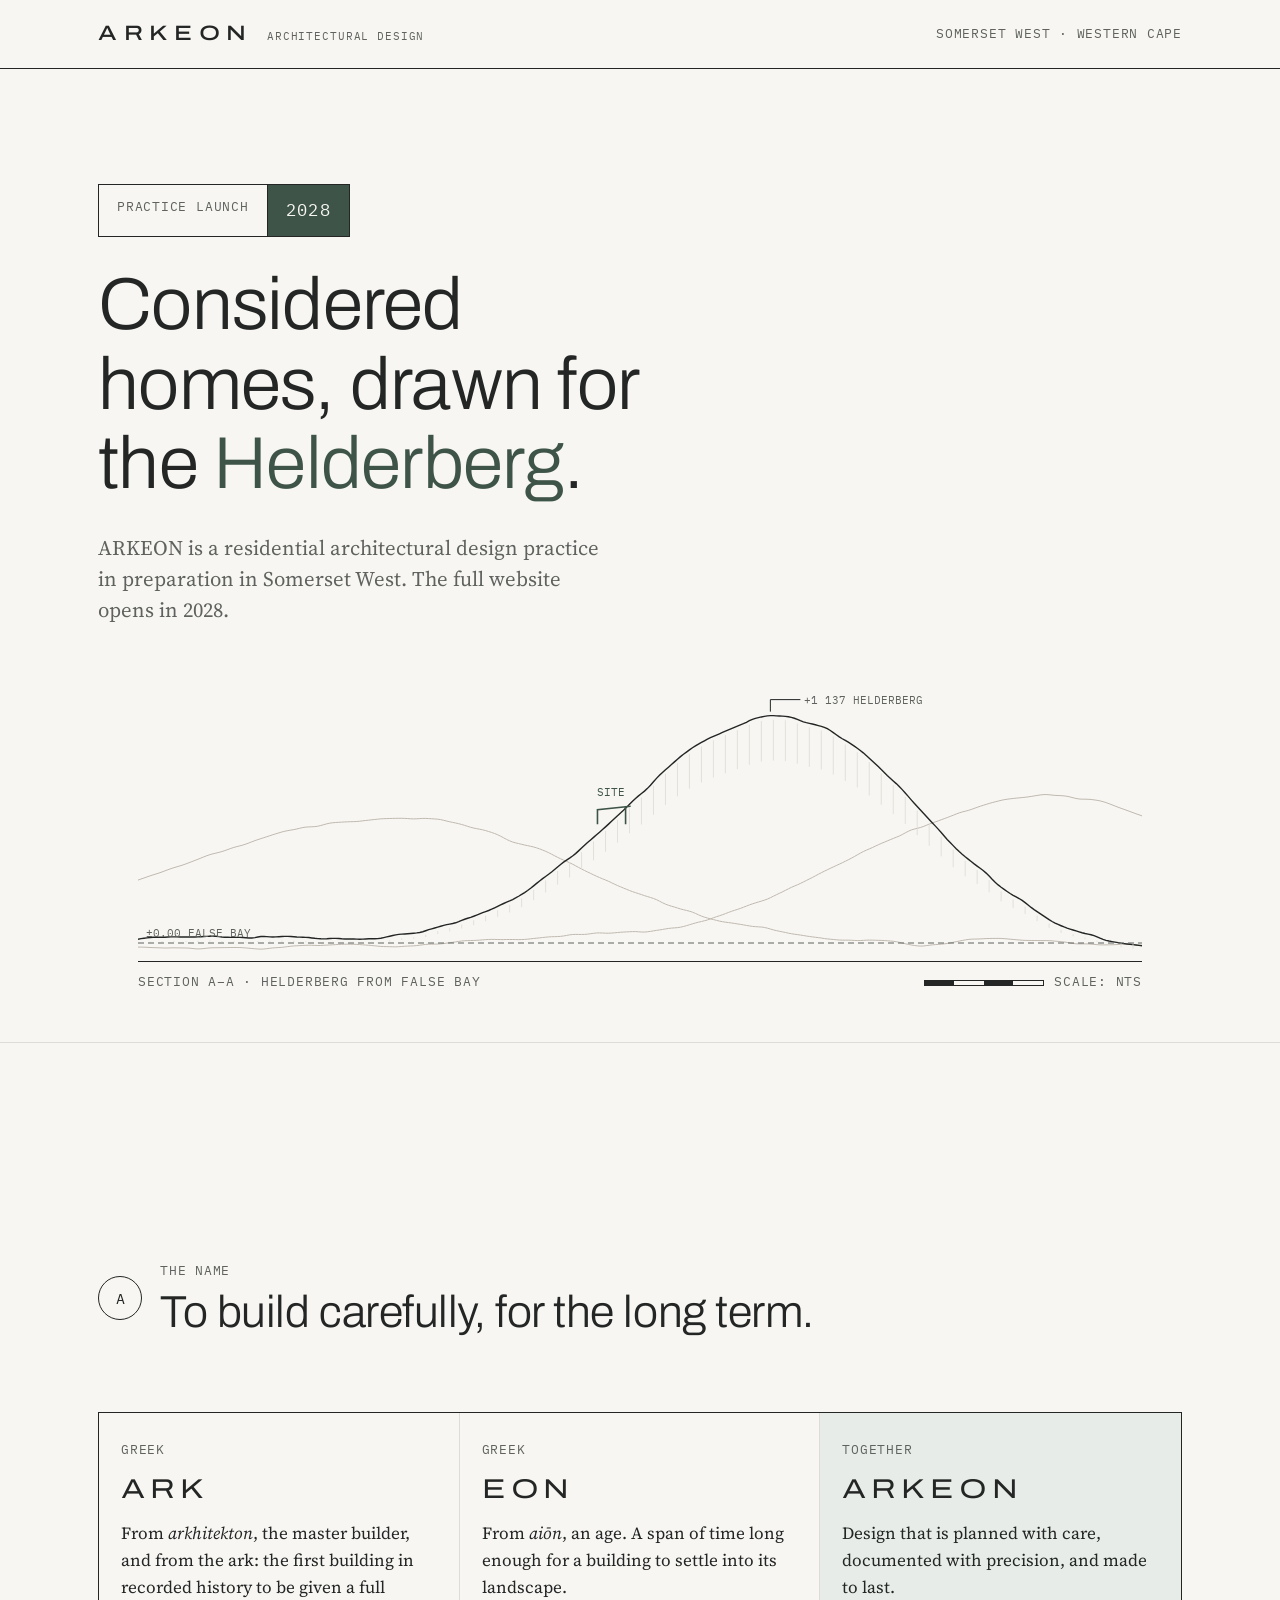
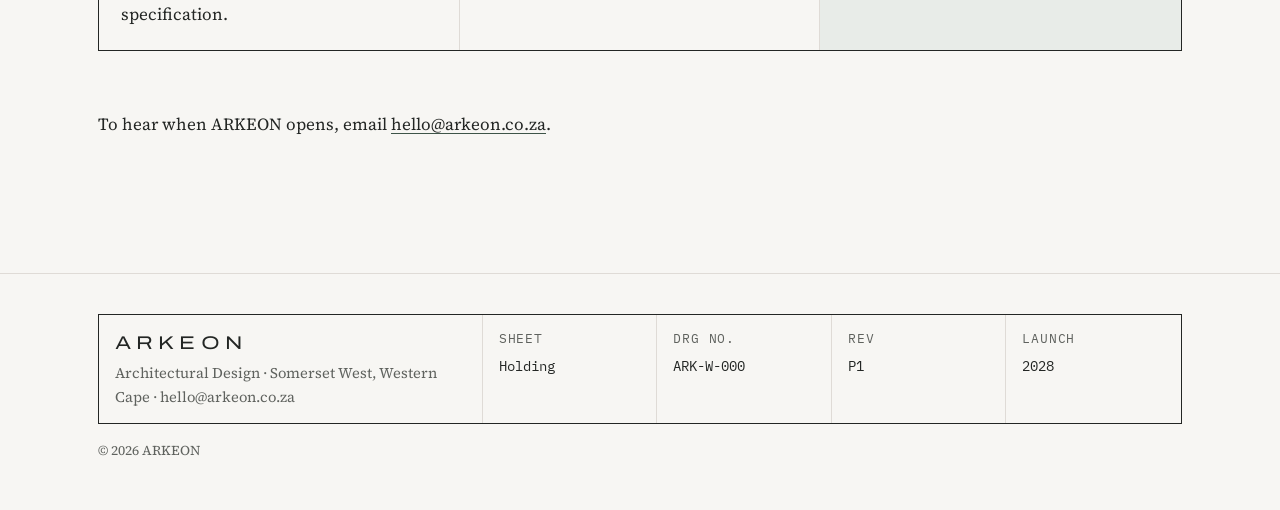
==== index.html @ 875f0c1f "Add ARKEON holding page (launching 2028) Co-Authored-By: Claude Opus 5.5 <noreply@anthropic.com> Cla" ====
<!DOCTYPE html>
<html lang="en-ZA">
<head>
<meta charset="utf-8">
<meta name="viewport" content="width=device-width, initial-scale=1">
<title>ARKEON · Launching 2028</title>
<meta name="description" content="ARKEON Architectural Design, Somerset West, Western Cape. Launching 2028.">
<link rel="preconnect" href="https://fonts.googleapis.com">
<link rel="preconnect" href="https://fonts.gstatic.com" crossorigin>
<link href="https://fonts.googleapis.com/css2?family=Archivo:wdth,wght@100..125,300..600&family=IBM+Plex+Mono:wght@400;500&family=Source+Serif+4:opsz,wght@8..60,400;8..60,500&display=swap" rel="stylesheet">
<link rel="stylesheet" href="style.css">
</head>
<body>

<header class="site-header">
  <div class="wrap">
    <span class="wordmark">ARKEON <small>Architectural Design</small></span>
    <span class="label">Somerset West · Western Cape</span>
  </div>
</header>

<main class="holding-main">
  <section class="hero">
    <div class="wrap">
      <div class="launch" aria-label="Launching in 2028">
        <span class="label">Practice launch</span>
        <span>2028</span>
      </div>
      <h1>Considered homes, drawn for the <em>Helderberg</em>.</h1>
      <p class="lede">ARKEON is a residential architectural design practice in preparation in Somerset West. The full website opens in 2028.</p>
      <figure class="drawing" aria-label="Line drawing: section through the Helderberg from False Bay, with a small house on the lower slope">
        <canvas id="section-drawing"></canvas>
        <figcaption class="caption">
          <span class="label">Section A–A · Helderberg from False Bay</span>
          <span class="label scalebar"><span class="bar" aria-hidden="true"></span> Scale: NTS</span>
        </figcaption>
      </figure>
    </div>
  </section>

  <section class="section" aria-labelledby="name-h">
    <div class="wrap">
      <div class="section-head">
        <span class="bubble" aria-hidden="true">A</span>
        <span class="label">The name</span>
        <h2 id="name-h">To build carefully, for the long term.</h2>
      </div>
      <div class="etymology">
        <div>
          <span class="label">Greek</span>
          <p class="word">ARK</p>
          <p>From <i>arkhitekton</i>, the master builder, and from the ark: the first building in recorded history to be given a full specification.</p>
        </div>
        <div>
          <span class="label">Greek</span>
          <p class="word">EON</p>
          <p>From <i>aiōn</i>, an age. A span of time long enough for a building to settle into its landscape.</p>
        </div>
        <div>
          <span class="label">Together</span>
          <p class="word">ARKEON</p>
          <p>Design that is planned with care, documented with precision, and made to last.</p>
        </div>
      </div>
      <p style="margin-top:32px">To hear when ARKEON opens, email <a href="mailto:hello@arkeon.co.za">hello@arkeon.co.za</a>.</p>
    </div>
  </section>
</main>

<footer class="site-footer">
  <div class="wrap">
    <div class="titleblock">
      <div>
        <span class="brand">ARKEON</span>
        <p>Architectural Design · Somerset West, Western Cape · hello@arkeon.co.za</p>
      </div>
      <div><span class="label">Sheet</span><span class="val">Holding</span></div>
      <div><span class="label">Drg no.</span><span class="val">ARK-W-000</span></div>
      <div><span class="label">Rev</span><span class="val">P1</span></div>
      <div><span class="label">Launch</span><span class="val">2028</span></div>
    </div>
    <div class="footer-meta">
      <p>© <span data-year>2026</span> ARKEON</p>
    </div>
  </div>
</footer>

<script src="site.js"></script>
</body>
</html>
---- style.css ----
/* ARKEON Architectural Design
   Layout idea: every page is a drawing sheet. A title-block header, lettered
   gridline references for sections, schedules for lists, and a title-block
   footer. Landscape linework (Helderberg section) is the one bold gesture. */

:root {
  --paper: #f7f6f3;
  --sheet: #fbfaf8;
  --ink: #232624;
  --graphite: #5f625e;
  --line: #dfdbd6;
  --stone: #bfb8ae;
  --sage: #8a9b8e;
  --green: #3e5448;
  --sage-soft: #e8ece8;
  --on-green: #f7f6f3;
  --band-bg: #3e5448;
  --band-fg: #f7f6f3;
  --band-muted: #c9d3cc;

  --display: "Archivo", "Helvetica Neue", Arial, sans-serif;
  --body: "Source Serif 4", Georgia, "Times New Roman", serif;
  --mono: "IBM Plex Mono", ui-monospace, "SFMono-Regular", Menlo, monospace;

  --step--1: 0.8125rem;
  --step-0: 1.0625rem;
  --step-1: 1.3rem;
  --step-2: 1.7rem;
  --step-3: clamp(2rem, 4.2vw, 2.8rem);
  --step-4: clamp(2.4rem, 6.4vw, 4.6rem);

  --gutter: clamp(16px, 4vw, 48px);
  --max: 1180px;
  color-scheme: light;
}

@media (prefers-color-scheme: dark) {
  :root:not([data-theme="light"]) {
    --paper: #171a18;
    --sheet: #1d211f;
    --ink: #ebe8e2;
    --graphite: #a9aca6;
    --line: #353a37;
    --stone: #5c5852;
    --sage: #8a9b8e;
    --green: #a3b7a8;
    --sage-soft: #222925;
    --on-green: #171a18;
    --band-bg: #26332c;
    --band-fg: #ebe8e2;
    --band-muted: #a3b7a8;
    color-scheme: dark;
  }
}
:root[data-theme="dark"] {
  --paper: #171a18;
  --sheet: #1d211f;
  --ink: #ebe8e2;
  --graphite: #a9aca6;
  --line: #353a37;
  --stone: #5c5852;
  --sage: #8a9b8e;
  --green: #a3b7a8;
  --sage-soft: #222925;
  --on-green: #171a18;
  --band-bg: #26332c;
  --band-fg: #ebe8e2;
  --band-muted: #a3b7a8;
  color-scheme: dark;
}

*,
*::before,
*::after { box-sizing: border-box; }

html { -webkit-text-size-adjust: 100%; }

body {
  margin: 0;
  background: var(--paper);
  color: var(--ink);
  font-family: var(--body);
  font-size: var(--step-0);
  line-height: 1.6;
}

img, svg, canvas { max-width: 100%; display: block; }

a { color: inherit; text-decoration-color: var(--green); text-underline-offset: 3px; }
a:hover { color: var(--green); }
:focus-visible { outline: 2px solid var(--green); outline-offset: 3px; }

h1, h2, h3 {
  font-family: var(--display);
  font-weight: 400;
  line-height: 1.08;
  letter-spacing: -0.01em;
  text-wrap: balance;
  margin: 0;
}

p { margin: 0; max-width: 62ch; }

.wrap {
  width: 100%;
  max-width: var(--max);
  margin: 0 auto;
  padding: 0 var(--gutter);
}

.label {
  font-family: var(--mono);
  font-size: var(--step--1);
  letter-spacing: 0.06em;
  text-transform: uppercase;
  color: var(--graphite);
}

/* ---------- Header / title block ---------- */
.site-header {
  border-bottom: 1px solid var(--ink);
  background: var(--paper);
  position: sticky;
  top: 0;
  z-index: 10;
}
.site-header .wrap {
  display: flex;
  align-items: center;
  justify-content: space-between;
  gap: 24px;
  min-height: 68px;
}
.wordmark {
  font-family: var(--display);
  font-stretch: 125%;
  font-weight: 500;
  font-size: 1.3rem;
  letter-spacing: 0.32em;
  text-decoration: none;
  display: flex;
  align-items: baseline;
  gap: 14px;
}
.wordmark small {
  font-family: var(--mono);
  font-stretch: 100%;
  font-weight: 400;
  font-size: 0.68rem;
  letter-spacing: 0.08em;
  color: var(--graphite);
  text-transform: uppercase;
}
.nav { display: flex; align-items: center; gap: 4px; }
.nav a {
  font-family: var(--mono);
  font-size: var(--step--1);
  text-transform: uppercase;
  letter-spacing: 0.06em;
  text-decoration: none;
  padding: 8px 12px;
  border: 1px solid transparent;
}
.nav a[aria-current="page"] { border-color: var(--ink); }
.nav a.nav-tool {
  background: var(--green);
  color: var(--on-green);
  margin-left: 8px;
}
.nav a.nav-tool:hover { background: var(--ink); color: var(--paper); }
.nav-toggle {
  display: none;
  font-family: var(--mono);
  font-size: var(--step--1);
  text-transform: uppercase;
  letter-spacing: 0.06em;
  background: none;
  color: var(--ink);
  border: 1px solid var(--ink);
  padding: 8px 12px;
  cursor: pointer;
}

@media (max-width: 860px) {
  .wordmark small { display: none; }
  .nav-toggle { display: inline-block; }
  .nav {
    display: none;
    position: absolute;
    left: 0; right: 0; top: 100%;
    flex-direction: column;
    align-items: stretch;
    background: var(--paper);
    border-bottom: 1px solid var(--ink);
    padding: 8px var(--gutter) 16px;
  }
  .nav.open { display: flex; }
  .nav a { padding: 12px 0; border: 0; border-bottom: 1px solid var(--line); }
  .nav a[aria-current="page"] { color: var(--green); border-color: var(--line); }
  .nav a.nav-tool { margin: 12px 0 0; padding: 12px; text-align: center; }
}

/* ---------- Hero ---------- */
.hero { border-bottom: 1px solid var(--line); }
.hero .wrap {
  display: grid;
  grid-template-columns: minmax(0, 1fr);
  gap: 28px;
  padding-top: clamp(40px, 7vw, 88px);
  padding-bottom: 28px;
}
.hero h1 { font-size: var(--step-4); font-weight: 300; max-width: 15ch; }
.hero h1 em { font-style: normal; color: var(--green); }
.hero .lede { font-size: var(--step-1); line-height: 1.5; color: var(--graphite); max-width: 52ch; }
.actions { display: flex; flex-wrap: wrap; gap: 12px; }
.btn {
  display: inline-block;
  font-family: var(--mono);
  font-size: var(--step--1);
  text-transform: uppercase;
  letter-spacing: 0.07em;
  text-decoration: none;
  padding: 13px 20px;
  border: 1px solid var(--ink);
  background: transparent;
  color: var(--ink);
  cursor: pointer;
}
.btn.solid { background: var(--green); border-color: var(--green); color: var(--on-green); }
.btn.solid:hover { background: var(--ink); border-color: var(--ink); color: var(--paper); }
.btn:hover { background: var(--green); border-color: var(--green); color: var(--on-green); }

.drawing { position: relative; margin-top: 8px; }
.drawing canvas { width: 100%; height: clamp(170px, 26vw, 300px); }
.drawing .caption {
  display: flex;
  flex-wrap: wrap;
  justify-content: space-between;
  gap: 8px 24px;
  border-top: 1px solid var(--ink);
  padding-top: 10px;
}
.scalebar { display: flex; align-items: center; gap: 10px; }
.scalebar span.bar {
  display: inline-block;
  width: 120px;
  height: 6px;
  border: 1px solid var(--ink);
  background: linear-gradient(90deg, var(--ink) 0 25%, transparent 25% 50%, var(--ink) 50% 75%, transparent 75%);
}

/* ---------- Sections with gridline bubbles ---------- */
.section { padding: clamp(56px, 8vw, 104px) 0; border-bottom: 1px solid var(--line); }
.section-head {
  display: grid;
  grid-template-columns: auto minmax(0, 1fr);
  gap: 6px 18px;
  align-items: center;
  margin-bottom: clamp(28px, 4vw, 48px);
}
.bubble {
  width: 44px;
  height: 44px;
  border: 1px solid var(--ink);
  border-radius: 50%;
  display: grid;
  place-items: center;
  font-family: var(--mono);
  font-size: 0.95rem;
  grid-row: span 2;
}
.section-head h2 { font-size: var(--step-3); font-weight: 300; }

.two-col {
  display: grid;
  grid-template-columns: repeat(auto-fit, minmax(min(100%, 340px), 1fr));
  gap: 32px clamp(32px, 6vw, 80px);
  align-items: start;
}
.stack { display: grid; gap: 18px; }

/* Name derivation, set like a drawing note */
.etymology {
  display: grid;
  grid-template-columns: repeat(auto-fit, minmax(min(100%, 220px), 1fr));
  border: 1px solid var(--ink);
}
.etymology > div { padding: 22px; border-right: 1px solid var(--line); }
.etymology > div:last-child { border-right: 0; background: var(--sage-soft); }
.etymology .word {
  font-family: var(--display);
  font-stretch: 125%;
  font-size: var(--step-2);
  letter-spacing: 0.18em;
  margin: 6px 0 8px;
}
@media (max-width: 560px) {
  .etymology > div { border-right: 0; border-bottom: 1px solid var(--line); }
  .etymology > div:last-child { border-bottom: 0; }
}

/* Cards / service tiles */
.tiles {
  display: grid;
  grid-template-columns: repeat(auto-fit, minmax(min(100%, 250px), 1fr));
  border-top: 1px solid var(--ink);
  border-left: 1px solid var(--line);
}
.tile {
  padding: 24px 22px 28px;
  border-right: 1px solid var(--line);
  border-bottom: 1px solid var(--line);
  display: grid;
  gap: 10px;
  align-content: start;
  background: var(--sheet);
}
.tile h3 { font-size: var(--step-1); font-weight: 500; }
.tile p { color: var(--graphite); font-size: 0.98rem; }

/* Work stages */
.stages { list-style: none; margin: 0; padding: 0; display: grid; gap: 0; border-top: 1px solid var(--ink); }
.stages li {
  display: grid;
  grid-template-columns: 7.5rem minmax(0, 1fr);
  gap: 8px 24px;
  padding: 22px 0;
  border-bottom: 1px solid var(--line);
}
.stages h3 { font-size: var(--step-1); font-weight: 500; margin-bottom: 4px; }
.stages p { color: var(--graphite); }
@media (max-width: 560px) { .stages li { grid-template-columns: 1fr; } }

/* Schedule table */
.schedule-wrap { overflow-x: auto; border-top: 1px solid var(--ink); }
.schedule { width: 100%; border-collapse: collapse; min-width: 560px; }
.schedule th, .schedule td {
  text-align: left;
  vertical-align: top;
  padding: 18px 16px 18px 0;
  border-bottom: 1px solid var(--line);
}
.schedule th {
  font-family: var(--mono);
  font-weight: 400;
  font-size: var(--step--1);
  text-transform: uppercase;
  letter-spacing: 0.06em;
  color: var(--graphite);
}
.schedule td.code { font-family: var(--mono); font-size: 0.9rem; white-space: nowrap; width: 5.5rem; color: var(--green); }
.schedule td.name { font-family: var(--display); font-size: 1.12rem; width: 32%; }
.schedule td.desc { color: var(--graphite); }

/* Note box, drawing-note style */
.note {
  border: 1px solid var(--ink);
  border-left: 6px solid var(--sage);
  padding: 20px 22px;
  background: var(--sheet);
  display: grid;
  gap: 8px;
}
.note p { max-width: 75ch; }

/* Estimator band, deep green */
.band { background: var(--band-bg); color: var(--band-fg); border-bottom: 0; }
.band .label { color: var(--band-muted); }
.band p { color: var(--band-fg); }
.band .btn { border-color: var(--band-fg); color: var(--band-fg); }
.band .btn.solid { background: var(--band-fg); border-color: var(--band-fg); color: var(--band-bg); }
.band .btn:hover { background: transparent; color: var(--band-fg); }
.band .bubble { border-color: var(--band-fg); }

/* Area list */
.areas { display: flex; flex-wrap: wrap; gap: 10px; list-style: none; padding: 0; margin: 0; }
.areas li {
  font-family: var(--mono);
  font-size: var(--step--1);
  text-transform: uppercase;
  letter-spacing: 0.06em;
  border: 1px solid var(--line);
  padding: 8px 12px;
  background: var(--sheet);
}

/* Facts list (about) */
.facts { border-top: 1px solid var(--ink); margin: 0; }
.facts div {
  display: grid;
  grid-template-columns: 11rem minmax(0, 1fr);
  gap: 4px 20px;
  padding: 14px 0;
  border-bottom: 1px solid var(--line);
}
.facts dt { font-family: var(--mono); font-size: var(--step--1); text-transform: uppercase; letter-spacing: 0.06em; color: var(--graphite); padding-top: 3px; }
.facts dd { margin: 0; }
@media (max-width: 560px) { .facts div { grid-template-columns: 1fr; } }

/* Page intro (inner pages) */
.page-intro .wrap { padding-top: clamp(40px, 6vw, 80px); padding-bottom: clamp(32px, 5vw, 56px); display: grid; gap: 18px; }
.page-intro h1 { font-size: var(--step-4); font-weight: 300; max-width: 18ch; }
.page-intro p { font-size: var(--step-1); color: var(--graphite); max-width: 56ch; line-height: 1.5; }
.page-intro { border-bottom: 1px solid var(--ink); }

/* Form */
.form { display: grid; gap: 18px; }
.form .row { display: grid; grid-template-columns: repeat(auto-fit, minmax(min(100%, 220px), 1fr)); gap: 18px; }
.field { display: grid; gap: 6px; }
.field label { font-family: var(--mono); font-size: var(--step--1); text-transform: uppercase; letter-spacing: 0.06em; color: var(--graphite); }
.field input, .field select, .field textarea {
  font: inherit;
  font-size: 1rem;
  color: var(--ink);
  background: var(--sheet);
  border: 1px solid var(--line);
  border-bottom: 1px solid var(--ink);
  padding: 12px 12px;
  border-radius: 0;
  width: 100%;
}
.field textarea { min-height: 150px; resize: vertical; }
.form-status { font-family: var(--mono); font-size: var(--step--1); color: var(--green); min-height: 1.2em; }

/* ---------- Footer / title block ---------- */
.site-footer { padding: 40px 0 48px; }
.titleblock {
  display: grid;
  grid-template-columns: minmax(0, 2.2fr) repeat(4, minmax(0, 1fr));
  border: 1px solid var(--ink);
}
.titleblock > div { padding: 14px 16px; border-right: 1px solid var(--line); display: grid; gap: 4px; align-content: start; }
.titleblock > div:last-child { border-right: 0; }
.titleblock .val { font-family: var(--mono); font-size: 0.9rem; }
.titleblock .brand { font-family: var(--display); font-stretch: 125%; letter-spacing: 0.28em; font-size: 1.15rem; }
.titleblock .brand + p { font-size: 0.92rem; color: var(--graphite); }
@media (max-width: 760px) {
  .titleblock { grid-template-columns: repeat(2, minmax(0, 1fr)); }
  .titleblock > div:first-child { grid-column: 1 / -1; border-right: 0; border-bottom: 1px solid var(--line); }
  .titleblock > div { border-bottom: 1px solid var(--line); }
}
.footer-meta {
  display: flex;
  flex-wrap: wrap;
  justify-content: space-between;
  gap: 10px 24px;
  margin-top: 16px;
}
.footer-meta p { font-size: 0.85rem; color: var(--graphite); max-width: 80ch; }

@media (prefers-reduced-motion: reduce) {
  * { animation: none !important; transition: none !important; }
}

/* Schedule stacks on phones instead of scrolling sideways */
@media (max-width: 640px) {
  .schedule { min-width: 0; }
  .schedule thead { display: none; }
  .schedule, .schedule tbody, .schedule tr, .schedule td { display: block; width: auto; }
  .schedule tr { padding: 18px 0; border-bottom: 1px solid var(--line); }
  .schedule td { border: 0; padding: 0 0 6px; }
  .schedule td.name { width: auto; }
}

/* Holding page */
.holding { min-height: 100%; display: grid; grid-template-rows: auto 1fr auto; }
.holding-main .wrap { display: grid; gap: 28px; padding-top: clamp(48px, 9vw, 120px); padding-bottom: 32px; }
.holding-main h1 { font-size: var(--step-4); font-weight: 300; max-width: 16ch; }
.holding-main h1 em { font-style: normal; color: var(--green); }
.launch {
  display: inline-grid;
  grid-template-columns: auto auto;
  border: 1px solid var(--ink);
  width: max-content;
  max-width: 100%;
}
.launch > span { padding: 12px 18px; }
.launch > span + span { border-left: 1px solid var(--ink); background: var(--green); color: var(--on-green); font-family: var(--mono); letter-spacing: 0.08em; }

@media (max-width: 560px) { .site-header .wrap > .label { display: none; } }
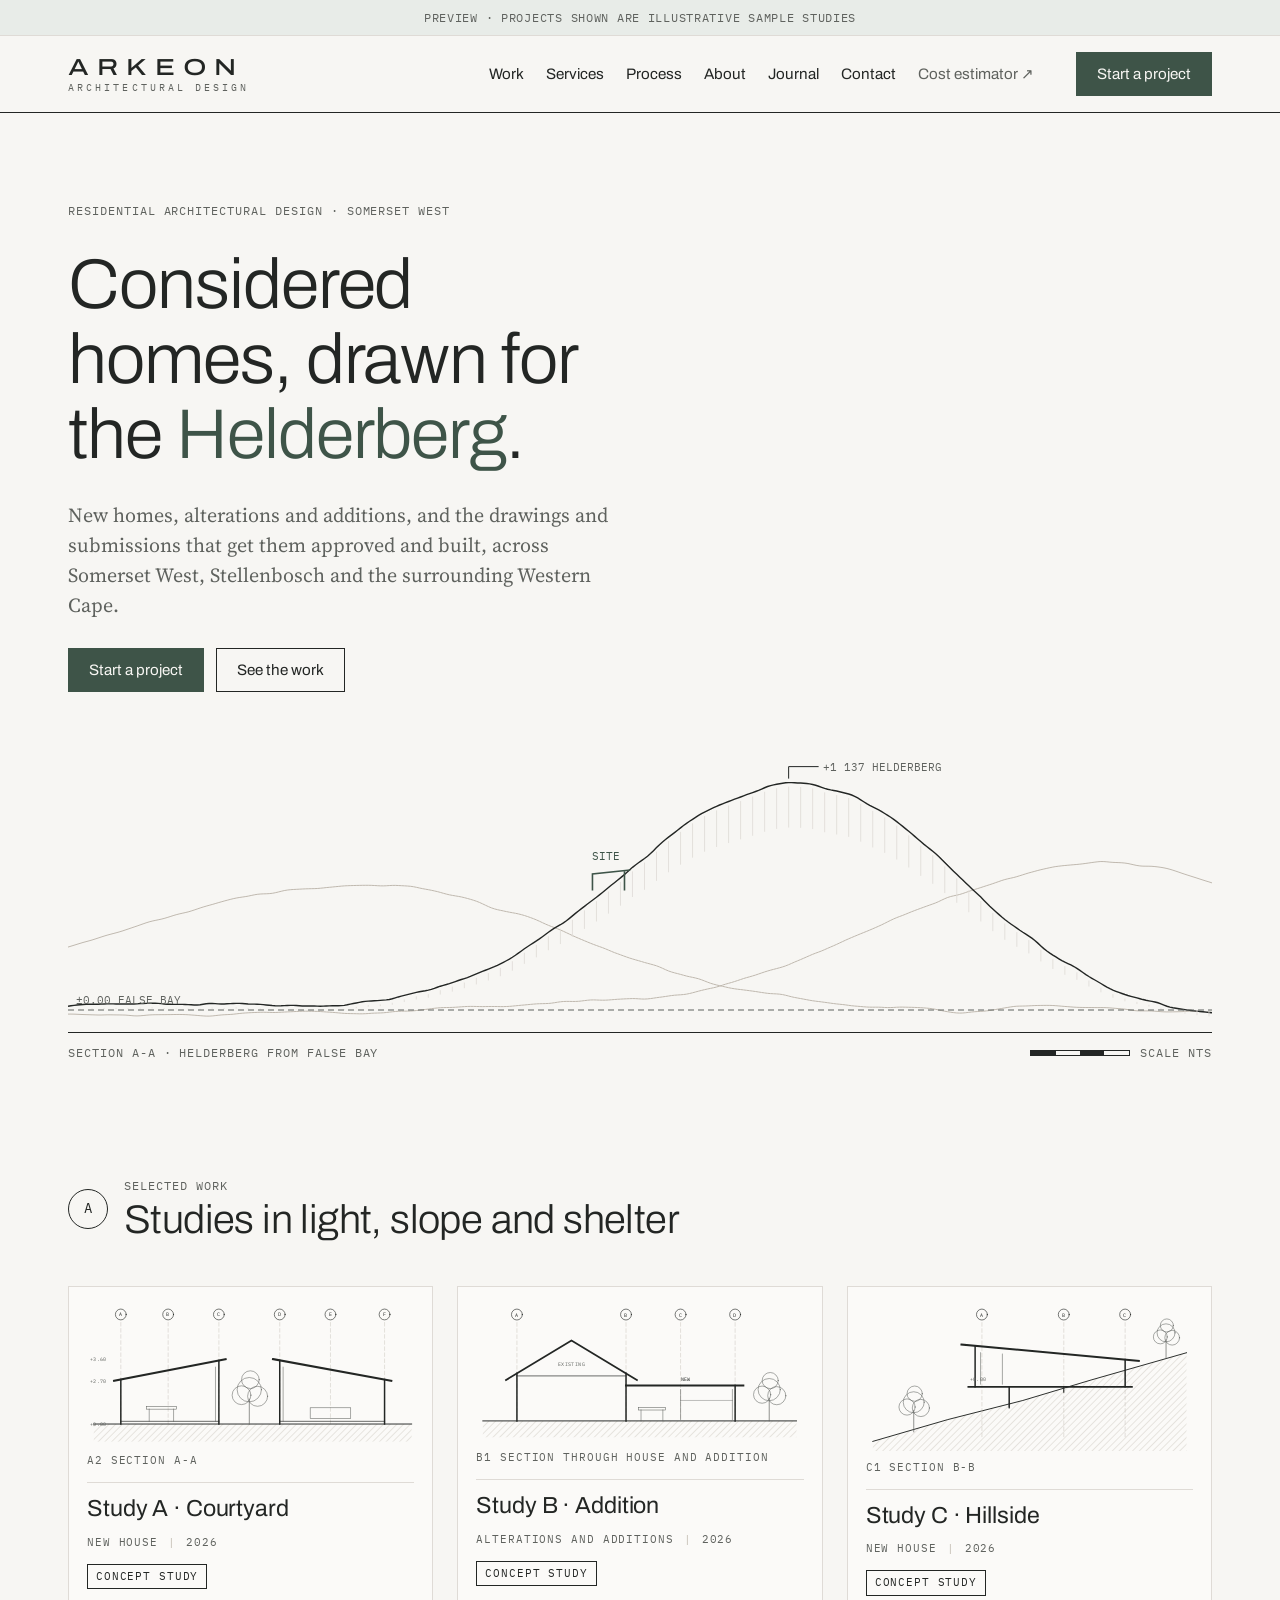
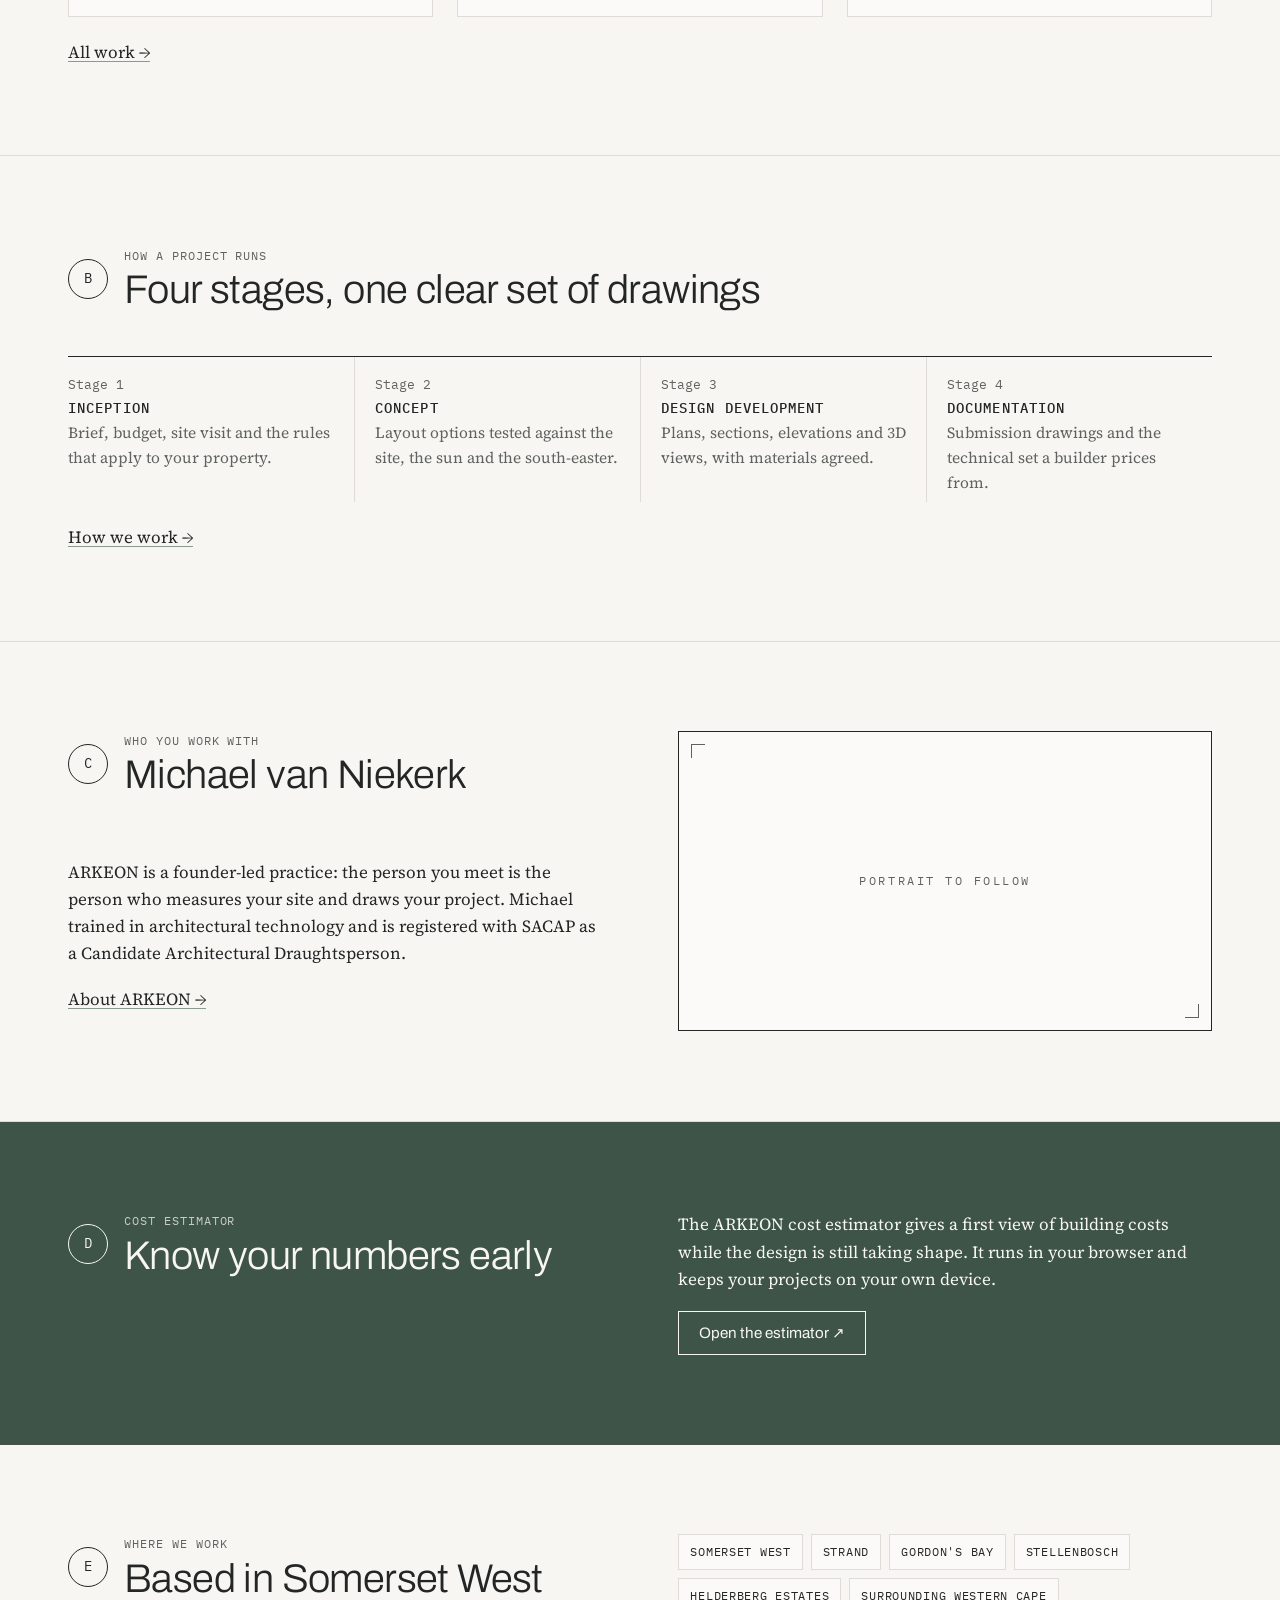
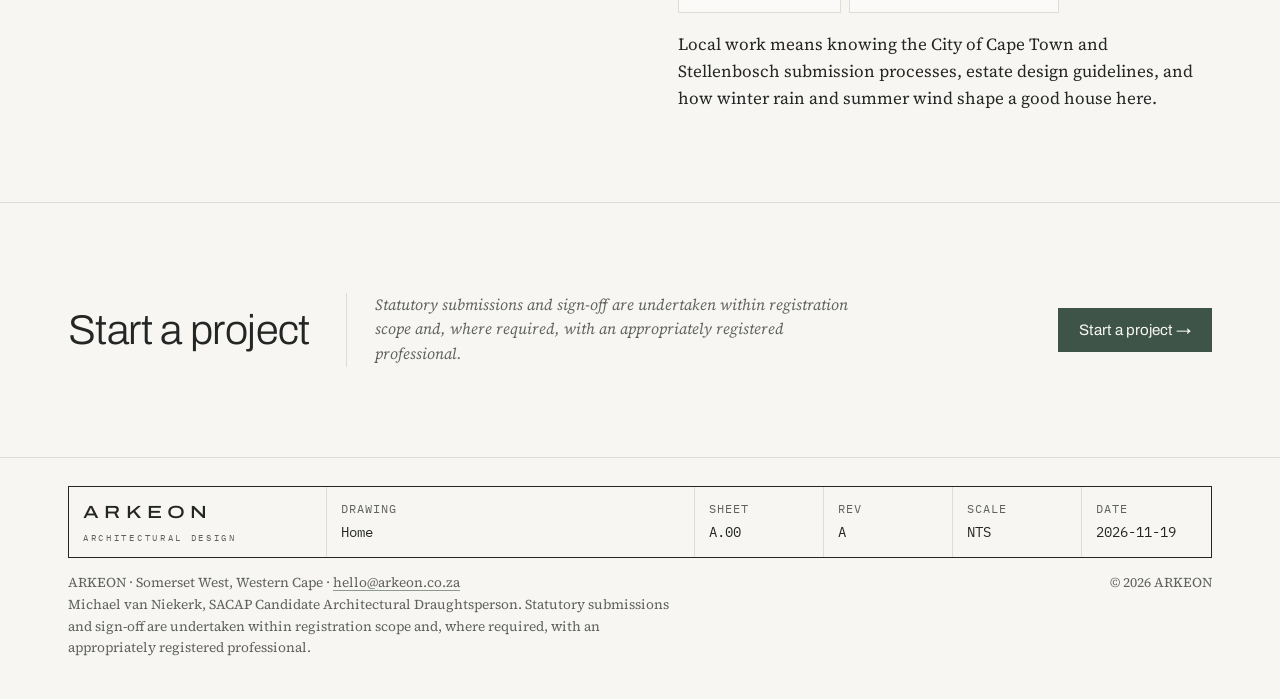
==== commit 416ec587: "Full site v2: drawing-sheet design across all pages (not live) Co-Authored-By: Claude Opus 5.5 <nore" ====
--- a/index.html
+++ b/index.html
@@ -3,88 +3,111 @@
 <head>
 <meta charset="utf-8">
 <meta name="viewport" content="width=device-width, initial-scale=1">
-<title>ARKEON · Launching 2028</title>
-<meta name="description" content="ARKEON Architectural Design, Somerset West, Western Cape. Launching 2028.">
+<title>ARKEON Architectural Design</title>
+<meta name="description" content="Residential architectural design in Somerset West: new homes, alterations and additions, council submissions and 3D visualisation.">
 <link rel="preconnect" href="https://fonts.googleapis.com">
 <link rel="preconnect" href="https://fonts.gstatic.com" crossorigin>
-<link href="https://fonts.googleapis.com/css2?family=Archivo:wdth,wght@100..125,300..600&family=IBM+Plex+Mono:wght@400;500&family=Source+Serif+4:opsz,wght@8..60,400;8..60,500&display=swap" rel="stylesheet">
+<link href="https://fonts.googleapis.com/css2?family=Archivo:wdth,wght@100..125,300..600&family=IBM+Plex+Mono:wght@400;500&family=Source+Serif+4:ital,opsz,wght@0,8..60,400;0,8..60,500;1,8..60,400&display=swap" rel="stylesheet">
 <link rel="stylesheet" href="style.css">
 </head>
 <body>
-
-<header class="site-header">
+<div class="preview-note">Preview · projects shown are illustrative sample studies</div><header class="site-header">
   <div class="wrap">
-    <span class="wordmark">ARKEON <small>Architectural Design</small></span>
-    <span class="label">Somerset West · Western Cape</span>
+    <a class="wordmark" href="index.html" aria-label="ARKEON Architectural Design, home"><b>ARKEON</b><span>Architectural design</span></a>
+    <button class="nav-toggle" type="button" aria-expanded="false" aria-controls="site-nav" aria-label="Open menu"><span></span><span></span><span></span></button>
+    <nav class="nav" id="site-nav" aria-label="Main"><a href="work.html">Work</a><a href="services.html">Services</a><a href="process.html">Process</a><a href="about.html">About</a><a href="journal.html">Journal</a><a href="contact.html">Contact</a><a class="nav-ext" data-estimator href="https://estimate.arkeon.co.za">Cost estimator ↗</a><a class="nav-cta btn solid" href="contact.html">Start a project</a></nav>
+    <a class="btn solid header-cta" href="contact.html">Start a project</a>
   </div>
 </header>
+<main>
+<section class="hero"><div class="wrap">
+  <span class="label">Residential architectural design · Somerset West</span>
+  <h1>Considered homes, drawn for the <em>Helderberg</em>.</h1>
+  <p class="lede">New homes, alterations and additions, and the drawings and submissions that get them approved and built, across Somerset West, Stellenbosch and the surrounding Western Cape.</p>
+  <div class="actions"><a class="btn solid" href="contact.html">Start a project</a><a class="btn" href="work.html">See the work</a></div>
+  <figure class="drawing-fig" aria-label="Line drawing: section through the Helderberg from False Bay, with a small house on the lower slope">
+    <canvas id="section-drawing"></canvas>
+    <figcaption class="caption"><span class="label">Section A-A · Helderberg from False Bay</span><span class="label scalebar"><i aria-hidden="true"></i>Scale NTS</span></figcaption>
+  </figure>
+</div></section>
 
-<main class="holding-main">
-  <section class="hero">
-    <div class="wrap">
-      <div class="launch" aria-label="Launching in 2028">
-        <span class="label">Practice launch</span>
-        <span>2028</span>
-      </div>
-      <h1>Considered homes, drawn for the <em>Helderberg</em>.</h1>
-      <p class="lede">ARKEON is a residential architectural design practice in preparation in Somerset West. The full website opens in 2028.</p>
-      <figure class="drawing" aria-label="Line drawing: section through the Helderberg from False Bay, with a small house on the lower slope">
-        <canvas id="section-drawing"></canvas>
-        <figcaption class="caption">
-          <span class="label">Section A–A · Helderberg from False Bay</span>
-          <span class="label scalebar"><span class="bar" aria-hidden="true"></span> Scale: NTS</span>
-        </figcaption>
-      </figure>
-    </div>
-  </section>
+<section class="section" aria-labelledby="work-h"><div class="wrap">
+  <div class="section-head"><span class="bubble" aria-hidden="true">A</span><span class="label">Selected work</span><h2 id="work-h">Studies in light, slope and shelter</h2></div>
+  <div class="cards"><a class="card" href="study-a.html" data-group="concepts">
+  <figure class="dwg"><svg viewBox='0 0 484 206' role='img' aria-label='Section A-A, courtyard study' fill='none' stroke-linecap='square' xmlns='http://www.w3.org/2000/svg'><defs><pattern id='h-c0' width='7' height='7' patternUnits='userSpaceOnUse' patternTransform='rotate(45)'><line x1='0' y1='0' x2='0' y2='7' stroke='var(--stone)' stroke-width='1'/></pattern></defs><line x1='50' y1='26' x2='50' y2='176' stroke='var(--stone)' stroke-width='0.6' stroke-dasharray='5 4'/><circle cx='50' cy='14' r='8' fill='none' stroke='currentColor' stroke-width='0.9'/><text x='50' y='17' font-family='IBM Plex Mono, monospace' font-size='8' letter-spacing='0.6' fill='currentColor' text-anchor='middle'>A</text><line x1='120' y1='26' x2='120' y2='176' stroke='var(--stone)' stroke-width='0.6' stroke-dasharray='5 4'/><circle cx='120' cy='14' r='8' fill='none' stroke='currentColor' stroke-width='0.9'/><text x='120' y='17' font-family='IBM Plex Mono, monospace' font-size='8' letter-spacing='0.6' fill='currentColor' text-anchor='middle'>B</text><line x1='195' y1='26' x2='195' y2='176' stroke='var(--stone)' stroke-width='0.6' stroke-dasharray='5 4'/><circle cx='195' cy='14' r='8' fill='none' stroke='currentColor' stroke-width='0.9'/><text x='195' y='17' font-family='IBM Plex Mono, monospace' font-size='8' letter-spacing='0.6' fill='currentColor' text-anchor='middle'>C</text><line x1='285' y1='26' x2='285' y2='176' stroke='var(--stone)' stroke-width='0.6' stroke-dasharray='5 4'/><circle cx='285' cy='14' r='8' fill='none' stroke='currentColor' stroke-width='0.9'/><text x='285' y='17' font-family='IBM Plex Mono, monospace' font-size='8' letter-spacing='0.6' fill='currentColor' text-anchor='middle'>D</text><line x1='360' y1='26' x2='360' y2='176' stroke='var(--stone)' stroke-width='0.6' stroke-dasharray='5 4'/><circle cx='360' cy='14' r='8' fill='none' stroke='currentColor' stroke-width='0.9'/><text x='360' y='17' font-family='IBM Plex Mono, monospace' font-size='8' letter-spacing='0.6' fill='currentColor' text-anchor='middle'>E</text><line x1='440' y1='26' x2='440' y2='176' stroke='var(--stone)' stroke-width='0.6' stroke-dasharray='5 4'/><circle cx='440' cy='14' r='8' fill='none' stroke='currentColor' stroke-width='0.9'/><text x='440' y='17' font-family='IBM Plex Mono, monospace' font-size='8' letter-spacing='0.6' fill='currentColor' text-anchor='middle'>F</text><rect x='10' y='176' width='470' height='26' fill='url(#h-c0)'/><line x1='10' y1='176' x2='480' y2='176' stroke='currentColor' stroke-width='1.4'/><path d='M40 112L205 80' stroke='currentColor' stroke-width='3'/><path d='M50 110V176M195 82V176' stroke='currentColor' stroke-width='2.2'/><path d='M275 80L450 112' stroke='currentColor' stroke-width='3'/><path d='M285 82V176M440 110V176' stroke='currentColor' stroke-width='2.2'/><path d='M50 172H195M285 172H440' stroke='currentColor' stroke-width='1'/><path d='M190 92V172M290 92V172' stroke='var(--graphite)' stroke-width='0.8'/><rect x='88' y='150' width='44' height='4' stroke='var(--graphite)' stroke-width='0.8'/><path d='M92 154V172M128 154V172' stroke='var(--graphite)' stroke-width='0.8'/><rect x='330' y='152' width='60' height='16' stroke='var(--graphite)' stroke-width='0.8'/><line x1='240' y1='176' x2='240' y2='139.1' stroke='var(--graphite)' stroke-width='1'/><circle cx='240.0' cy='125.2' r='18.0' fill='none' stroke='var(--graphite)' stroke-width='0.8'/><circle cx='228.5' cy='133.4' r='13.9' fill='none' stroke='var(--graphite)' stroke-width='0.8'/><circle cx='252.3' cy='135.0' r='14.8' fill='none' stroke='var(--graphite)' stroke-width='0.8'/><circle cx='241.6' cy='110.4' r='13.1' fill='none' stroke='var(--graphite)' stroke-width='0.8'/><text x='4' y='179' font-family='IBM Plex Mono, monospace' font-size='8' letter-spacing='0.6' fill='var(--graphite)' text-anchor='start'>+0.00</text><text x='4' y='115' font-family='IBM Plex Mono, monospace' font-size='8' letter-spacing='0.6' fill='var(--graphite)' text-anchor='start'>+2.70</text><text x='4' y='83' font-family='IBM Plex Mono, monospace' font-size='8' letter-spacing='0.6' fill='var(--graphite)' text-anchor='start'>+3.60</text></svg><figcaption><span>A2 Section A-A</span><span></span></figcaption></figure>
+  <h3>Study A · Courtyard</h3>
+  <div class="meta"><span>New house</span><span>2026</span></div>
+  <span class="status">Concept study</span>
+</a><a class="card" href="study-b.html" data-group="concepts">
+  <figure class="dwg"><svg viewBox='0 0 480 200' role='img' aria-label='Section, addition study' fill='none' stroke-linecap='square' xmlns='http://www.w3.org/2000/svg'><defs><pattern id='h-c1' width='7' height='7' patternUnits='userSpaceOnUse' patternTransform='rotate(45)'><line x1='0' y1='0' x2='0' y2='7' stroke='var(--stone)' stroke-width='1'/></pattern></defs><line x1='60' y1='26' x2='60' y2='170' stroke='var(--stone)' stroke-width='0.6' stroke-dasharray='5 4'/><circle cx='60' cy='14' r='8' fill='none' stroke='currentColor' stroke-width='0.9'/><text x='60' y='17' font-family='IBM Plex Mono, monospace' font-size='8' letter-spacing='0.6' fill='currentColor' text-anchor='middle'>A</text><line x1='220' y1='26' x2='220' y2='170' stroke='var(--stone)' stroke-width='0.6' stroke-dasharray='5 4'/><circle cx='220' cy='14' r='8' fill='none' stroke='currentColor' stroke-width='0.9'/><text x='220' y='17' font-family='IBM Plex Mono, monospace' font-size='8' letter-spacing='0.6' fill='currentColor' text-anchor='middle'>B</text><line x1='300' y1='26' x2='300' y2='170' stroke='var(--stone)' stroke-width='0.6' stroke-dasharray='5 4'/><circle cx='300' cy='14' r='8' fill='none' stroke='currentColor' stroke-width='0.9'/><text x='300' y='17' font-family='IBM Plex Mono, monospace' font-size='8' letter-spacing='0.6' fill='currentColor' text-anchor='middle'>C</text><line x1='380' y1='26' x2='380' y2='170' stroke='var(--stone)' stroke-width='0.6' stroke-dasharray='5 4'/><circle cx='380' cy='14' r='8' fill='none' stroke='currentColor' stroke-width='0.9'/><text x='380' y='17' font-family='IBM Plex Mono, monospace' font-size='8' letter-spacing='0.6' fill='currentColor' text-anchor='middle'>D</text><rect x='10' y='170' width='460' height='24' fill='url(#h-c1)'/><line x1='10' y1='170' x2='470' y2='170' stroke='currentColor' stroke-width='1.4'/><path d='M44 110L140 52L236 110' stroke='currentColor' stroke-width='2.6'/><path d='M60 100V170M220 100V170' stroke='currentColor' stroke-width='2.2'/><path d='M60 104H220' stroke='currentColor' stroke-width='1'/><path d='M220 118H392' stroke='currentColor' stroke-width='3'/><path d='M380 118V170' stroke='currentColor' stroke-width='2.2'/><path d='M300 124V168M376 124V168' stroke='var(--graphite)' stroke-width='0.8'/><path d='M300 140H376' stroke='var(--graphite)' stroke-width='0.6'/><rect x='238' y='150' width='40' height='4' stroke='var(--graphite)' stroke-width='0.8'/><path d='M242 154V170M274 154V170' stroke='var(--graphite)' stroke-width='0.8'/><line x1='430' y1='170' x2='430' y2='136.7' stroke='var(--graphite)' stroke-width='1'/><circle cx='430.0' cy='124.1' r='16.3' fill='none' stroke='var(--graphite)' stroke-width='0.8'/><circle cx='419.6' cy='131.5' r='12.6' fill='none' stroke='var(--graphite)' stroke-width='0.8'/><circle cx='441.1' cy='133.0' r='13.3' fill='none' stroke='var(--graphite)' stroke-width='0.8'/><circle cx='431.5' cy='110.8' r='11.8' fill='none' stroke='var(--graphite)' stroke-width='0.8'/><text x='120' y='90' font-family='IBM Plex Mono, monospace' font-size='8' letter-spacing='0.6' fill='var(--graphite)' text-anchor='start'>EXISTING</text><text x='300' y='112' font-family='IBM Plex Mono, monospace' font-size='8' letter-spacing='0.6' fill='currentColor' text-anchor='start'>NEW</text></svg><figcaption><span>B1 Section through house and addition</span><span></span></figcaption></figure>
+  <h3>Study B · Addition</h3>
+  <div class="meta"><span>Alterations and additions</span><span>2026</span></div>
+  <span class="status">Concept study</span>
+</a><a class="card" href="study-c.html" data-group="concepts">
+  <figure class="dwg"><svg viewBox='0 0 480 214' role='img' aria-label='Section B-B, hillside study' fill='none' stroke-linecap='square' xmlns='http://www.w3.org/2000/svg'><defs><pattern id='h-c2' width='7' height='7' patternUnits='userSpaceOnUse' patternTransform='rotate(45)'><line x1='0' y1='0' x2='0' y2='7' stroke='var(--stone)' stroke-width='1'/></pattern></defs><path d='M10 200L120 168L230 140L330 110L470 70V214H10Z' fill='url(#h-c2)'/><path d='M10 200L120 168L230 140L330 110L470 70' stroke='currentColor' stroke-width='1.4'/><line x1='170' y1='26' x2='170' y2='196' stroke='var(--stone)' stroke-width='0.6' stroke-dasharray='5 4'/><circle cx='170' cy='14' r='8' fill='none' stroke='currentColor' stroke-width='0.9'/><text x='170' y='17' font-family='IBM Plex Mono, monospace' font-size='8' letter-spacing='0.6' fill='currentColor' text-anchor='middle'>A</text><line x1='290' y1='26' x2='290' y2='196' stroke='var(--stone)' stroke-width='0.6' stroke-dasharray='5 4'/><circle cx='290' cy='14' r='8' fill='none' stroke='currentColor' stroke-width='0.9'/><text x='290' y='17' font-family='IBM Plex Mono, monospace' font-size='8' letter-spacing='0.6' fill='currentColor' text-anchor='middle'>B</text><line x1='380' y1='26' x2='380' y2='196' stroke='var(--stone)' stroke-width='0.6' stroke-dasharray='5 4'/><circle cx='380' cy='14' r='8' fill='none' stroke='currentColor' stroke-width='0.9'/><text x='380' y='17' font-family='IBM Plex Mono, monospace' font-size='8' letter-spacing='0.6' fill='currentColor' text-anchor='middle'>C</text><path d='M150 120H390' stroke='currentColor' stroke-width='2.4'/><path d='M140 58L400 82' stroke='currentColor' stroke-width='3'/><path d='M160 60V120M380 80V120' stroke='currentColor' stroke-width='2.2'/><path d='M290 120V122M210 120V151M290 120V128' stroke='currentColor' stroke-width='1.6'/><path d='M210 120V150' stroke='currentColor' stroke-width='1.6'/><path d='M168 70V116M200 72V116' stroke='var(--graphite)' stroke-width='0.8'/><line x1='70' y1='186' x2='70' y2='154.5' stroke='var(--graphite)' stroke-width='1'/><circle cx='70.0' cy='142.6' r='15.4' fill='none' stroke='var(--graphite)' stroke-width='0.8'/><circle cx='60.2' cy='149.6' r='11.9' fill='none' stroke='var(--graphite)' stroke-width='0.8'/><circle cx='80.5' cy='151.0' r='12.6' fill='none' stroke='var(--graphite)' stroke-width='0.8'/><circle cx='71.4' cy='130.0' r='11.2' fill='none' stroke='var(--graphite)' stroke-width='0.8'/><line x1='440' y1='78' x2='440' y2='51.0' stroke='var(--graphite)' stroke-width='1'/><circle cx='440.0' cy='40.8' r='13.2' fill='none' stroke='var(--graphite)' stroke-width='0.8'/><circle cx='431.6' cy='46.8' r='10.2' fill='none' stroke='var(--graphite)' stroke-width='0.8'/><circle cx='449.0' cy='48.0' r='10.8' fill='none' stroke='var(--graphite)' stroke-width='0.8'/><circle cx='441.2' cy='30.0' r='9.6' fill='none' stroke='var(--graphite)' stroke-width='0.8'/><text x='152' y='112' font-family='IBM Plex Mono, monospace' font-size='8' letter-spacing='0.6' fill='var(--graphite)' text-anchor='start'>+0.00</text></svg><figcaption><span>C1 Section B-B</span><span></span></figcaption></figure>
+  <h3>Study C · Hillside</h3>
+  <div class="meta"><span>New house</span><span>2026</span></div>
+  <span class="status">Concept study</span>
+</a></div>
+  <p style="margin-top:22px"><a href="work.html">All work →</a></p>
+</div></section>
 
-  <section class="section" aria-labelledby="name-h">
-    <div class="wrap">
-      <div class="section-head">
-        <span class="bubble" aria-hidden="true">A</span>
-        <span class="label">The name</span>
-        <h2 id="name-h">To build carefully, for the long term.</h2>
-      </div>
-      <div class="etymology">
-        <div>
-          <span class="label">Greek</span>
-          <p class="word">ARK</p>
-          <p>From <i>arkhitekton</i>, the master builder, and from the ark: the first building in recorded history to be given a full specification.</p>
-        </div>
-        <div>
-          <span class="label">Greek</span>
-          <p class="word">EON</p>
-          <p>From <i>aiōn</i>, an age. A span of time long enough for a building to settle into its landscape.</p>
-        </div>
-        <div>
-          <span class="label">Together</span>
-          <p class="word">ARKEON</p>
-          <p>Design that is planned with care, documented with precision, and made to last.</p>
-        </div>
-      </div>
-      <p style="margin-top:32px">To hear when ARKEON opens, email <a href="mailto:hello@arkeon.co.za">hello@arkeon.co.za</a>.</p>
-    </div>
-  </section>
-</main>
+<section class="section" aria-labelledby="process-h"><div class="wrap">
+  <div class="section-head"><span class="bubble" aria-hidden="true">B</span><span class="label">How a project runs</span><h2 id="process-h">Four stages, one clear set of drawings</h2></div>
+  <div class="cols4">
+    <div><span class="num">Stage 1</span><h3>Inception</h3><p>Brief, budget, site visit and the rules that apply to your property.</p></div>
+    <div><span class="num">Stage 2</span><h3>Concept</h3><p>Layout options tested against the site, the sun and the south-easter.</p></div>
+    <div><span class="num">Stage 3</span><h3>Design development</h3><p>Plans, sections, elevations and 3D views, with materials agreed.</p></div>
+    <div><span class="num">Stage 4</span><h3>Documentation</h3><p>Submission drawings and the technical set a builder prices from.</p></div>
+  </div>
+  <p style="margin-top:22px"><a href="process.html">How we work →</a></p>
+</div></section>
 
+<section class="section" aria-labelledby="founder-h"><div class="wrap split">
+  <div class="stack">
+    <div class="section-head"><span class="bubble" aria-hidden="true">C</span><span class="label">Who you work with</span><h2 id="founder-h">Michael van Niekerk</h2></div>
+    <p>ARKEON is a founder-led practice: the person you meet is the person who measures your site and draws your project. Michael trained in architectural technology and is registered with SACAP as a Candidate Architectural Draughtsperson.</p>
+    <p><a href="about.html">About ARKEON →</a></p>
+  </div>
+  <div class="ph portrait" style="min-height:300px">Portrait to follow</div>
+</div></section>
+
+<section class="section band" aria-labelledby="tool-h"><div class="wrap split">
+  <div class="section-head"><span class="bubble" aria-hidden="true">D</span><span class="label">Cost estimator</span><h2 id="tool-h">Know your numbers early</h2></div>
+  <div class="stack">
+    <p>The ARKEON cost estimator gives a first view of building costs while the design is still taking shape. It runs in your browser and keeps your projects on your own device.</p>
+    <div class="actions"><a class="btn" data-estimator href="https://estimate.arkeon.co.za">Open the estimator ↗</a></div>
+  </div>
+</div></section>
+
+<section class="section" aria-labelledby="area-h"><div class="wrap split">
+  <div class="section-head"><span class="bubble" aria-hidden="true">E</span><span class="label">Where we work</span><h2 id="area-h">Based in Somerset West</h2></div>
+  <div class="stack">
+    <ul class="areas"><li>Somerset West</li><li>Strand</li><li>Gordon's Bay</li><li>Stellenbosch</li><li>Helderberg estates</li><li>Surrounding Western Cape</li></ul>
+    <p>Local work means knowing the City of Cape Town and Stellenbosch submission processes, estate design guidelines, and how winter rain and summer wind shape a good house here.</p>
+  </div>
+</div></section>
+<section class="section cta-strip"><div class="wrap">
+  <h2>Start a project</h2>
+  <p>Statutory submissions and sign-off are undertaken within registration scope and, where required, with an appropriately registered professional.</p>
+  <a class="btn solid" href="contact.html">Start a project →</a>
+</div></section></main>
 <footer class="site-footer">
   <div class="wrap">
     <div class="titleblock">
-      <div>
-        <span class="brand">ARKEON</span>
-        <p>Architectural Design · Somerset West, Western Cape · hello@arkeon.co.za</p>
-      </div>
-      <div><span class="label">Sheet</span><span class="val">Holding</span></div>
-      <div><span class="label">Drg no.</span><span class="val">ARK-W-000</span></div>
-      <div><span class="label">Rev</span><span class="val">P1</span></div>
-      <div><span class="label">Launch</span><span class="val">2028</span></div>
+      <div class="tb-brand"><b>ARKEON</b><span>Architectural design</span></div>
+      <div><span class="label">Drawing</span><span class="val">Home</span></div>
+      <div><span class="label">Sheet</span><span class="val">A.00</span></div>
+      <div><span class="label">Rev</span><span class="val">A</span></div>
+      <div><span class="label">Scale</span><span class="val">NTS</span></div>
+      <div><span class="label">Date</span><span class="val">2026-11-19</span></div>
     </div>
     <div class="footer-meta">
+      <p>ARKEON · Somerset West, Western Cape · <a href="mailto:hello@arkeon.co.za">hello@arkeon.co.za</a><br>Michael van Niekerk, SACAP Candidate Architectural Draughtsperson. Statutory submissions and sign-off are undertaken within registration scope and, where required, with an appropriately registered professional.</p>
       <p>© <span data-year>2026</span> ARKEON</p>
     </div>
   </div>
 </footer>
-
 <script src="site.js"></script>
 </body>
 </html>
--- a/style.css
+++ b/style.css
@@ -1,7 +1,7 @@
-/* ARKEON Architectural Design
-   Layout idea: every page is a drawing sheet. A title-block header, lettered
-   gridline references for sections, schedules for lists, and a title-block
-   footer. Landscape linework (Helderberg section) is the one bold gesture. */
+/* ARKEON Architectural Design · site v2
+   Layout idea: each page is a drawing sheet. Title-block header and footer,
+   gridline bubbles on section heads, schedules for lists, drawings as content.
+   Archivo for headings, Source Serif 4 for reading, IBM Plex Mono for notes. */
 
 :root {
   --paper: #f7f6f3;
@@ -12,469 +12,416 @@
   --stone: #bfb8ae;
   --sage: #8a9b8e;
   --green: #3e5448;
+  --on-green: #f7f6f3;
   --sage-soft: #e8ece8;
-  --on-green: #f7f6f3;
-  --band-bg: #3e5448;
-  --band-fg: #f7f6f3;
-  --band-muted: #c9d3cc;
+  --placeholder: #ebe8e3;
 
   --display: "Archivo", "Helvetica Neue", Arial, sans-serif;
   --body: "Source Serif 4", Georgia, "Times New Roman", serif;
-  --mono: "IBM Plex Mono", ui-monospace, "SFMono-Regular", Menlo, monospace;
-
-  --step--1: 0.8125rem;
-  --step-0: 1.0625rem;
-  --step-1: 1.3rem;
-  --step-2: 1.7rem;
-  --step-3: clamp(2rem, 4.2vw, 2.8rem);
-  --step-4: clamp(2.4rem, 6.4vw, 4.6rem);
+  --mono: "IBM Plex Mono", ui-monospace, Menlo, monospace;
+
+  --s-label: 0.75rem;
+  --s-small: 0.9375rem;
+  --s-body: 1.0625rem;
+  --s-lede: 1.25rem;
+  --s-h3: 1.3rem;
+  --s-h2: clamp(1.75rem, 3.4vw, 2.5rem);
+  --s-h1: clamp(2.4rem, 6vw, 4.4rem);
 
   --gutter: clamp(16px, 4vw, 48px);
-  --max: 1180px;
+  --max: 1240px;
   color-scheme: light;
 }
 
 @media (prefers-color-scheme: dark) {
   :root:not([data-theme="light"]) {
-    --paper: #171a18;
-    --sheet: #1d211f;
-    --ink: #ebe8e2;
-    --graphite: #a9aca6;
-    --line: #353a37;
-    --stone: #5c5852;
-    --sage: #8a9b8e;
-    --green: #a3b7a8;
-    --sage-soft: #222925;
-    --on-green: #171a18;
-    --band-bg: #26332c;
-    --band-fg: #ebe8e2;
-    --band-muted: #a3b7a8;
+    --paper: #171a18; --sheet: #1d211f; --ink: #ebe8e2; --graphite: #a9aca6;
+    --line: #353a37; --stone: #5c5852; --sage: #8a9b8e; --green: #a3b7a8;
+    --on-green: #171a18; --sage-soft: #222925; --placeholder: #232825;
     color-scheme: dark;
   }
 }
 :root[data-theme="dark"] {
-  --paper: #171a18;
-  --sheet: #1d211f;
-  --ink: #ebe8e2;
-  --graphite: #a9aca6;
-  --line: #353a37;
-  --stone: #5c5852;
-  --sage: #8a9b8e;
-  --green: #a3b7a8;
-  --sage-soft: #222925;
-  --on-green: #171a18;
-  --band-bg: #26332c;
-  --band-fg: #ebe8e2;
-  --band-muted: #a3b7a8;
+  --paper: #171a18; --sheet: #1d211f; --ink: #ebe8e2; --graphite: #a9aca6;
+  --line: #353a37; --stone: #5c5852; --sage: #8a9b8e; --green: #a3b7a8;
+  --on-green: #171a18; --sage-soft: #222925; --placeholder: #232825;
   color-scheme: dark;
 }
 
-*,
-*::before,
-*::after { box-sizing: border-box; }
-
+*, *::before, *::after { box-sizing: border-box; }
 html { -webkit-text-size-adjust: 100%; }
-
 body {
   margin: 0;
   background: var(--paper);
   color: var(--ink);
   font-family: var(--body);
-  font-size: var(--step-0);
+  font-size: var(--s-body);
   line-height: 1.6;
 }
-
 img, svg, canvas { max-width: 100%; display: block; }
-
-a { color: inherit; text-decoration-color: var(--green); text-underline-offset: 3px; }
+a { color: inherit; text-decoration-color: var(--sage); text-underline-offset: 3px; }
 a:hover { color: var(--green); }
 :focus-visible { outline: 2px solid var(--green); outline-offset: 3px; }
 
 h1, h2, h3 {
   font-family: var(--display);
   font-weight: 400;
-  line-height: 1.08;
-  letter-spacing: -0.01em;
+  line-height: 1.06;
+  letter-spacing: -0.015em;
   text-wrap: balance;
   margin: 0;
 }
-
-p { margin: 0; max-width: 62ch; }
-
-.wrap {
-  width: 100%;
-  max-width: var(--max);
-  margin: 0 auto;
-  padding: 0 var(--gutter);
-}
-
+h1 { font-size: var(--s-h1); font-weight: 300; }
+h2 { font-size: var(--s-h2); font-weight: 300; }
+h3 { font-size: var(--s-h3); font-weight: 500; letter-spacing: -0.005em; }
+p { margin: 0; max-width: 64ch; }
+ul, ol { margin: 0; }
+
+.wrap { width: 100%; max-width: var(--max); margin: 0 auto; padding: 0 var(--gutter); }
 .label {
   font-family: var(--mono);
-  font-size: var(--step--1);
+  font-size: var(--s-label);
+  letter-spacing: 0.08em;
+  text-transform: uppercase;
+  color: var(--graphite);
+}
+.muted { color: var(--graphite); }
+.stack { display: grid; gap: 18px; align-content: start; }
+.visually-hidden { position: absolute; width: 1px; height: 1px; overflow: hidden; clip: rect(0 0 0 0); white-space: nowrap; }
+
+/* ---------- Preview banner ---------- */
+.preview-note {
+  background: var(--sage-soft);
+  border-bottom: 1px solid var(--line);
+  font-family: var(--mono);
+  font-size: var(--s-label);
   letter-spacing: 0.06em;
   text-transform: uppercase;
   color: var(--graphite);
-}
-
-/* ---------- Header / title block ---------- */
+  text-align: center;
+  padding: 8px var(--gutter);
+}
+
+/* ---------- Header ---------- */
 .site-header {
+  position: sticky; top: 0; z-index: 20;
+  background: var(--paper);
   border-bottom: 1px solid var(--ink);
-  background: var(--paper);
-  position: sticky;
-  top: 0;
-  z-index: 10;
-}
-.site-header .wrap {
-  display: flex;
-  align-items: center;
-  justify-content: space-between;
-  gap: 24px;
-  min-height: 68px;
-}
-.wordmark {
-  font-family: var(--display);
-  font-stretch: 125%;
-  font-weight: 500;
-  font-size: 1.3rem;
-  letter-spacing: 0.32em;
-  text-decoration: none;
-  display: flex;
-  align-items: baseline;
-  gap: 14px;
-}
-.wordmark small {
-  font-family: var(--mono);
-  font-stretch: 100%;
-  font-weight: 400;
-  font-size: 0.68rem;
-  letter-spacing: 0.08em;
-  color: var(--graphite);
-  text-transform: uppercase;
-}
-.nav { display: flex; align-items: center; gap: 4px; }
+}
+.site-header .wrap { display: flex; align-items: center; gap: 24px; min-height: 76px; }
+.wordmark { text-decoration: none; display: grid; gap: 4px; line-height: 1; }
+.wordmark b {
+  font-family: var(--display); font-stretch: 125%; font-weight: 500;
+  font-size: 1.45rem; letter-spacing: 0.34em;
+}
+.wordmark span {
+  font-family: var(--mono); font-size: 0.6rem; letter-spacing: 0.32em;
+  text-transform: uppercase; color: var(--graphite);
+}
+.nav { display: flex; align-items: center; gap: 2px; margin-left: auto; }
 .nav a {
-  font-family: var(--mono);
-  font-size: var(--step--1);
-  text-transform: uppercase;
-  letter-spacing: 0.06em;
-  text-decoration: none;
-  padding: 8px 12px;
-  border: 1px solid transparent;
-}
-.nav a[aria-current="page"] { border-color: var(--ink); }
-.nav a.nav-tool {
-  background: var(--green);
-  color: var(--on-green);
-  margin-left: 8px;
-}
-.nav a.nav-tool:hover { background: var(--ink); color: var(--paper); }
+  font-family: var(--display); font-size: 0.95rem; text-decoration: none;
+  padding: 8px 10px; border-bottom: 1px solid transparent;
+}
+.nav a[aria-current="page"] { border-bottom-color: var(--ink); }
+.nav .nav-ext { color: var(--graphite); }
+.btn {
+  display: inline-flex; align-items: center; gap: 10px;
+  font-family: var(--display); font-size: 0.95rem; text-decoration: none;
+  padding: 12px 20px; border: 1px solid var(--ink); background: transparent;
+  color: var(--ink); cursor: pointer; line-height: 1.2;
+}
+.btn.solid { background: var(--green); border-color: var(--green); color: var(--on-green); }
+.btn.solid:hover { background: var(--ink); border-color: var(--ink); color: var(--paper); }
+.btn:hover { background: var(--ink); color: var(--paper); }
+.header-cta { margin-left: 8px; }
 .nav-toggle {
-  display: none;
-  font-family: var(--mono);
-  font-size: var(--step--1);
-  text-transform: uppercase;
-  letter-spacing: 0.06em;
-  background: none;
-  color: var(--ink);
-  border: 1px solid var(--ink);
-  padding: 8px 12px;
-  cursor: pointer;
-}
-
-@media (max-width: 860px) {
-  .wordmark small { display: none; }
-  .nav-toggle { display: inline-block; }
+  display: none; margin-left: auto; background: none; border: 0; padding: 8px;
+  color: var(--ink); cursor: pointer;
+}
+.nav-toggle span { display: block; width: 26px; height: 1.5px; background: currentColor; margin: 6px 0; }
+@media (max-width: 1020px) {
+  .nav-toggle { display: block; }
+  .header-cta { display: none; }
   .nav {
-    display: none;
-    position: absolute;
-    left: 0; right: 0; top: 100%;
-    flex-direction: column;
-    align-items: stretch;
-    background: var(--paper);
-    border-bottom: 1px solid var(--ink);
-    padding: 8px var(--gutter) 16px;
+    display: none; position: absolute; left: 0; right: 0; top: 100%;
+    flex-direction: column; align-items: stretch; gap: 0;
+    background: var(--paper); border-bottom: 1px solid var(--ink);
+    padding: 8px var(--gutter) 20px;
   }
   .nav.open { display: flex; }
-  .nav a { padding: 12px 0; border: 0; border-bottom: 1px solid var(--line); }
-  .nav a[aria-current="page"] { color: var(--green); border-color: var(--line); }
-  .nav a.nav-tool { margin: 12px 0 0; padding: 12px; text-align: center; }
-}
-
-/* ---------- Hero ---------- */
-.hero { border-bottom: 1px solid var(--line); }
+  .nav a { padding: 14px 0; border-bottom: 1px solid var(--line); font-size: 1.05rem; }
+  .nav a[aria-current="page"] { color: var(--green); border-bottom-color: var(--line); }
+  .nav .nav-cta { display: flex; justify-content: center; margin-top: 16px; border: 0; }
+}
+@media (min-width: 1021px) { .nav .nav-cta { display: none; } }
+
+/* ---------- Page head ---------- */
+.page-head { border-bottom: 1px solid var(--line); }
+.page-head .wrap {
+  display: grid; grid-template-columns: minmax(0, 1.1fr) minmax(0, 1fr);
+  gap: 20px 56px; align-items: end;
+  padding-top: clamp(36px, 6vw, 72px); padding-bottom: clamp(28px, 4vw, 48px);
+}
+.page-head .label { grid-column: 1 / -1; }
+.page-head .lede {
+  font-size: var(--s-lede); line-height: 1.5; color: var(--graphite);
+  border-left: 1px solid var(--line); padding-left: 28px;
+}
+@media (max-width: 760px) {
+  .page-head .wrap { grid-template-columns: 1fr; }
+  .page-head .lede { border-left: 0; padding-left: 0; }
+}
+
+/* ---------- Sections ---------- */
+.section { padding: clamp(48px, 7vw, 96px) 0; border-bottom: 1px solid var(--line); }
+.section.tight { padding: clamp(32px, 5vw, 56px) 0; }
+.section-head {
+  display: grid; grid-template-columns: auto minmax(0, 1fr);
+  gap: 4px 16px; align-items: center; margin-bottom: clamp(24px, 4vw, 44px);
+}
+.bubble {
+  width: 40px; height: 40px; border: 1px solid var(--ink); border-radius: 50%;
+  display: grid; place-items: center; font-family: var(--mono); font-size: 0.85rem;
+  grid-row: span 2;
+}
+.split {
+  display: grid; grid-template-columns: repeat(auto-fit, minmax(min(100%, 340px), 1fr));
+  gap: 32px clamp(32px, 6vw, 80px); align-items: start;
+}
+
+/* ---------- Home hero ---------- */
 .hero .wrap {
-  display: grid;
-  grid-template-columns: minmax(0, 1fr);
-  gap: 28px;
-  padding-top: clamp(40px, 7vw, 88px);
-  padding-bottom: 28px;
-}
-.hero h1 { font-size: var(--step-4); font-weight: 300; max-width: 15ch; }
+  display: grid; gap: 28px;
+  padding-top: clamp(40px, 7vw, 88px); padding-bottom: 24px;
+}
+.hero h1 { max-width: 14ch; }
 .hero h1 em { font-style: normal; color: var(--green); }
-.hero .lede { font-size: var(--step-1); line-height: 1.5; color: var(--graphite); max-width: 52ch; }
-.actions { display: flex; flex-wrap: wrap; gap: 12px; }
-.btn {
-  display: inline-block;
-  font-family: var(--mono);
-  font-size: var(--step--1);
-  text-transform: uppercase;
-  letter-spacing: 0.07em;
-  text-decoration: none;
-  padding: 13px 20px;
-  border: 1px solid var(--ink);
-  background: transparent;
-  color: var(--ink);
-  cursor: pointer;
-}
-.btn.solid { background: var(--green); border-color: var(--green); color: var(--on-green); }
-.btn.solid:hover { background: var(--ink); border-color: var(--ink); color: var(--paper); }
-.btn:hover { background: var(--green); border-color: var(--green); color: var(--on-green); }
-
-.drawing { position: relative; margin-top: 8px; }
-.drawing canvas { width: 100%; height: clamp(170px, 26vw, 300px); }
-.drawing .caption {
-  display: flex;
-  flex-wrap: wrap;
-  justify-content: space-between;
-  gap: 8px 24px;
-  border-top: 1px solid var(--ink);
-  padding-top: 10px;
-}
-.scalebar { display: flex; align-items: center; gap: 10px; }
-.scalebar span.bar {
-  display: inline-block;
-  width: 120px;
-  height: 6px;
-  border: 1px solid var(--ink);
+.hero .lede { font-size: var(--s-lede); line-height: 1.5; color: var(--graphite); max-width: 54ch; }
+.actions { display: flex; flex-wrap: wrap; gap: 12px; align-items: center; }
+.drawing-fig { margin: 8px 0 0; }
+.drawing-fig canvas { width: 100%; height: clamp(170px, 26vw, 300px); }
+.caption {
+  display: flex; flex-wrap: wrap; justify-content: space-between; gap: 6px 24px;
+  border-top: 1px solid var(--ink); padding-top: 10px; margin-top: 4px;
+}
+.scalebar { display: inline-flex; align-items: center; gap: 10px; }
+.scalebar i {
+  display: inline-block; width: 100px; height: 6px; border: 1px solid var(--ink);
   background: linear-gradient(90deg, var(--ink) 0 25%, transparent 25% 50%, var(--ink) 50% 75%, transparent 75%);
 }
 
-/* ---------- Sections with gridline bubbles ---------- */
-.section { padding: clamp(56px, 8vw, 104px) 0; border-bottom: 1px solid var(--line); }
-.section-head {
-  display: grid;
-  grid-template-columns: auto minmax(0, 1fr);
-  gap: 6px 18px;
-  align-items: center;
-  margin-bottom: clamp(28px, 4vw, 48px);
-}
-.bubble {
-  width: 44px;
-  height: 44px;
-  border: 1px solid var(--ink);
-  border-radius: 50%;
-  display: grid;
-  place-items: center;
-  font-family: var(--mono);
-  font-size: 0.95rem;
-  grid-row: span 2;
-}
-.section-head h2 { font-size: var(--step-3); font-weight: 300; }
-
-.two-col {
-  display: grid;
-  grid-template-columns: repeat(auto-fit, minmax(min(100%, 340px), 1fr));
-  gap: 32px clamp(32px, 6vw, 80px);
-  align-items: start;
-}
-.stack { display: grid; gap: 18px; }
-
-/* Name derivation, set like a drawing note */
-.etymology {
-  display: grid;
-  grid-template-columns: repeat(auto-fit, minmax(min(100%, 220px), 1fr));
-  border: 1px solid var(--ink);
-}
-.etymology > div { padding: 22px; border-right: 1px solid var(--line); }
-.etymology > div:last-child { border-right: 0; background: var(--sage-soft); }
-.etymology .word {
-  font-family: var(--display);
-  font-stretch: 125%;
-  font-size: var(--step-2);
-  letter-spacing: 0.18em;
-  margin: 6px 0 8px;
-}
-@media (max-width: 560px) {
-  .etymology > div { border-right: 0; border-bottom: 1px solid var(--line); }
-  .etymology > div:last-child { border-bottom: 0; }
-}
-
-/* Cards / service tiles */
-.tiles {
-  display: grid;
-  grid-template-columns: repeat(auto-fit, minmax(min(100%, 250px), 1fr));
-  border-top: 1px solid var(--ink);
-  border-left: 1px solid var(--line);
-}
-.tile {
-  padding: 24px 22px 28px;
-  border-right: 1px solid var(--line);
-  border-bottom: 1px solid var(--line);
-  display: grid;
-  gap: 10px;
-  align-content: start;
-  background: var(--sheet);
-}
-.tile h3 { font-size: var(--step-1); font-weight: 500; }
-.tile p { color: var(--graphite); font-size: 0.98rem; }
-
-/* Work stages */
-.stages { list-style: none; margin: 0; padding: 0; display: grid; gap: 0; border-top: 1px solid var(--ink); }
-.stages li {
-  display: grid;
-  grid-template-columns: 7.5rem minmax(0, 1fr);
-  gap: 8px 24px;
-  padding: 22px 0;
-  border-bottom: 1px solid var(--line);
-}
-.stages h3 { font-size: var(--step-1); font-weight: 500; margin-bottom: 4px; }
-.stages p { color: var(--graphite); }
-@media (max-width: 560px) { .stages li { grid-template-columns: 1fr; } }
-
-/* Schedule table */
-.schedule-wrap { overflow-x: auto; border-top: 1px solid var(--ink); }
-.schedule { width: 100%; border-collapse: collapse; min-width: 560px; }
-.schedule th, .schedule td {
-  text-align: left;
-  vertical-align: top;
-  padding: 18px 16px 18px 0;
-  border-bottom: 1px solid var(--line);
-}
-.schedule th {
-  font-family: var(--mono);
-  font-weight: 400;
-  font-size: var(--step--1);
-  text-transform: uppercase;
-  letter-spacing: 0.06em;
-  color: var(--graphite);
-}
-.schedule td.code { font-family: var(--mono); font-size: 0.9rem; white-space: nowrap; width: 5.5rem; color: var(--green); }
-.schedule td.name { font-family: var(--display); font-size: 1.12rem; width: 32%; }
-.schedule td.desc { color: var(--graphite); }
-
-/* Note box, drawing-note style */
+/* ---------- Drawing frames and placeholders ---------- */
+.dwg { color: var(--ink); }
+.dwg svg { width: 100%; height: auto; }
+.dwg figcaption {
+  display: flex; justify-content: space-between; gap: 12px; flex-wrap: wrap;
+  font-family: var(--mono); font-size: 0.7rem; letter-spacing: 0.08em;
+  text-transform: uppercase; color: var(--graphite);
+  border-top: 1px solid var(--line); padding-top: 8px; margin-top: 8px;
+}
+.dwg { margin: 0; }
+.ph {
+  position: relative; background: var(--placeholder); display: grid; place-items: center;
+  font-family: var(--mono); font-size: 0.72rem; letter-spacing: 0.22em; text-transform: uppercase;
+  color: var(--graphite); text-align: center; min-height: 120px; padding: 16px;
+}
+.ph::before, .ph::after {
+  content: ""; position: absolute; width: 14px; height: 14px; border: 1px solid var(--graphite);
+}
+.ph::before { left: 12px; top: 12px; border-right: 0; border-bottom: 0; }
+.ph::after { right: 12px; bottom: 12px; border-left: 0; border-top: 0; }
+
+/* ---------- Project cards ---------- */
+.cards { display: grid; grid-template-columns: repeat(auto-fill, minmax(min(100%, 320px), 1fr)); gap: 24px; }
+.card {
+  display: grid; text-decoration: none; border: 1px solid var(--line); background: var(--sheet);
+  padding: 18px 18px 20px; gap: 12px; align-content: start;
+}
+.card:hover { border-color: var(--ink); color: inherit; }
+.card .dwg figcaption { border-top: 0; padding-top: 0; }
+.card h3 { font-size: 1.45rem; font-weight: 400; border-top: 1px solid var(--line); padding-top: 14px; }
+.meta { display: flex; flex-wrap: wrap; gap: 4px 0; font-family: var(--mono); font-size: 0.7rem; letter-spacing: 0.08em; text-transform: uppercase; color: var(--graphite); }
+.meta span + span::before { content: "|"; margin: 0 10px; color: var(--stone); }
+.status {
+  display: inline-block; font-family: var(--mono); font-size: 0.68rem; letter-spacing: 0.08em;
+  text-transform: uppercase; border: 1px solid var(--ink); padding: 3px 8px; width: max-content;
+}
+
+/* Work filters */
+.toolbar {
+  display: flex; flex-wrap: wrap; justify-content: space-between; align-items: end;
+  gap: 16px; border-bottom: 1px solid var(--line); margin-bottom: 28px;
+}
+.tabs { display: flex; flex-wrap: wrap; gap: 8px 28px; }
+.tabs button, .views button {
+  font-family: var(--display); font-size: 1rem; background: none; border: 0; color: var(--graphite);
+  padding: 10px 0 12px; border-bottom: 2px solid transparent; cursor: pointer;
+}
+.tabs button[aria-pressed="true"] { color: var(--ink); border-bottom-color: var(--green); }
+.views { display: flex; gap: 14px; }
+.views button[aria-pressed="true"] { color: var(--ink); border-bottom-color: var(--ink); }
+
+/* Work list */
+.list { width: 100%; border-collapse: collapse; }
+.list th {
+  text-align: left; font-family: var(--mono); font-weight: 400; font-size: var(--s-label);
+  letter-spacing: 0.08em; text-transform: uppercase; color: var(--graphite);
+  padding: 0 16px 12px 0; border-bottom: 1px solid var(--ink);
+}
+.list td { padding: 14px 16px 14px 0; border-bottom: 1px solid var(--line); vertical-align: middle; }
+.list td.thumb { width: 180px; }
+.list td.thumb .dwg svg { max-height: 74px; }
+.list td.ref { font-family: var(--mono); font-size: 0.85rem; white-space: nowrap; }
+.list td.title a { font-family: var(--display); font-size: 1.3rem; text-decoration: none; }
+.list td.go { width: 32px; font-size: 1.3rem; }
+@media (max-width: 760px) {
+  .list thead { display: none; }
+  .list, .list tbody, .list tr, .list td { display: block; width: auto; }
+  .list tr { padding: 16px 0; border-bottom: 1px solid var(--line); display: grid; grid-template-columns: 1fr auto; gap: 6px 12px; }
+  .list td { border: 0; padding: 0; }
+  .list td.thumb { grid-column: 1 / -1; width: auto; }
+  .list td.title { grid-column: 1; }
+  .list td.go { grid-column: 2; grid-row: 2; }
+  .list td.ref, .list td.type, .list td.status-cell { font-family: var(--mono); font-size: 0.75rem; color: var(--graphite); grid-column: 1 / -1; }
+}
+
+/* ---------- Schedule (services) ---------- */
+.schedule-layout { display: grid; grid-template-columns: minmax(0, 1fr) 300px; gap: 40px; align-items: start; }
+@media (max-width: 1080px) { .schedule-layout { grid-template-columns: 1fr; } }
+.schedule { border: 1px solid var(--ink); }
+.schedule-group { display: grid; grid-template-columns: 40px minmax(0, 1fr); }
+.schedule-group + .schedule-group { border-top: 1px solid var(--ink); }
+.group-tag {
+  writing-mode: vertical-rl; transform: rotate(180deg); text-align: center;
+  font-family: var(--mono); font-size: var(--s-label); letter-spacing: 0.14em; text-transform: uppercase;
+  background: var(--sage-soft); border-right: 1px solid var(--ink); padding: 12px 0;
+}
+.svc {
+  display: grid; grid-template-columns: 64px minmax(0, 0.9fr) minmax(0, 1.3fr) 150px;
+  border-bottom: 1px solid var(--line); align-items: center;
+}
+.svc:last-child { border-bottom: 0; }
+.svc > * { padding: 14px 14px; }
+.svc .code { font-family: var(--mono); font-size: 0.85rem; color: var(--green); border-right: 1px solid var(--line); align-self: stretch; display: flex; align-items: center; }
+.svc .name { font-family: var(--display); font-size: 1.05rem; font-weight: 500; }
+.svc .desc { font-size: 0.95rem; color: var(--graphite); }
+.svc .sample { border-left: 1px solid var(--line); align-self: stretch; display: grid; align-content: center; gap: 4px; }
+.svc .sample svg { height: 40px; width: auto; }
+.svc .sample a { font-family: var(--mono); font-size: 0.68rem; letter-spacing: 0.06em; text-transform: uppercase; }
+@media (max-width: 760px) {
+  .schedule-group { grid-template-columns: 1fr; }
+  .group-tag { writing-mode: horizontal-tb; transform: none; text-align: left; padding: 10px 14px; border-right: 0; border-bottom: 1px solid var(--ink); }
+  .svc { grid-template-columns: 72px minmax(0, 1fr); }
+  .svc .code { white-space: nowrap; font-size: 0.8rem; padding: 14px 10px; }
+  .svc .desc, .svc .sample { grid-column: 2; padding-top: 0; }
+  .svc .sample { border-left: 0; }
+  .svc .code { grid-row: span 3; }
+}
+.aside-detail { border-left: 1px solid var(--line); padding-left: 32px; display: grid; gap: 28px; position: sticky; top: 100px; }
+@media (max-width: 1080px) { .aside-detail { position: static; border-left: 0; padding-left: 0; } }
+
+/* Notes */
 .note {
-  border: 1px solid var(--ink);
-  border-left: 6px solid var(--sage);
-  padding: 20px 22px;
-  background: var(--sheet);
-  display: grid;
-  gap: 8px;
-}
-.note p { max-width: 75ch; }
-
-/* Estimator band, deep green */
-.band { background: var(--band-bg); color: var(--band-fg); border-bottom: 0; }
-.band .label { color: var(--band-muted); }
-.band p { color: var(--band-fg); }
-.band .btn { border-color: var(--band-fg); color: var(--band-fg); }
-.band .btn.solid { background: var(--band-fg); border-color: var(--band-fg); color: var(--band-bg); }
-.band .btn:hover { background: transparent; color: var(--band-fg); }
-.band .bubble { border-color: var(--band-fg); }
-
-/* Area list */
-.areas { display: flex; flex-wrap: wrap; gap: 10px; list-style: none; padding: 0; margin: 0; }
-.areas li {
-  font-family: var(--mono);
-  font-size: var(--step--1);
-  text-transform: uppercase;
-  letter-spacing: 0.06em;
-  border: 1px solid var(--line);
-  padding: 8px 12px;
-  background: var(--sheet);
-}
-
-/* Facts list (about) */
-.facts { border-top: 1px solid var(--ink); margin: 0; }
-.facts div {
-  display: grid;
-  grid-template-columns: 11rem minmax(0, 1fr);
-  gap: 4px 20px;
-  padding: 14px 0;
-  border-bottom: 1px solid var(--line);
-}
-.facts dt { font-family: var(--mono); font-size: var(--step--1); text-transform: uppercase; letter-spacing: 0.06em; color: var(--graphite); padding-top: 3px; }
+  border: 1px solid var(--ink); border-left: 5px solid var(--sage);
+  padding: 18px 20px; background: var(--sheet); display: grid; gap: 8px;
+}
+.note p { font-style: italic; max-width: 80ch; }
+
+/* ---------- Facts (definition rows) ---------- */
+.facts { margin: 0; border-top: 1px solid var(--ink); }
+.facts div { display: grid; grid-template-columns: 9.5rem minmax(0, 1fr); gap: 4px 18px; padding: 11px 0; border-bottom: 1px solid var(--line); }
+.facts dt { font-family: var(--mono); font-size: var(--s-label); letter-spacing: 0.08em; text-transform: uppercase; color: var(--graphite); padding-top: 3px; }
 .facts dd { margin: 0; }
-@media (max-width: 560px) { .facts div { grid-template-columns: 1fr; } }
-
-/* Page intro (inner pages) */
-.page-intro .wrap { padding-top: clamp(40px, 6vw, 80px); padding-bottom: clamp(32px, 5vw, 56px); display: grid; gap: 18px; }
-.page-intro h1 { font-size: var(--step-4); font-weight: 300; max-width: 18ch; }
-.page-intro p { font-size: var(--step-1); color: var(--graphite); max-width: 56ch; line-height: 1.5; }
-.page-intro { border-bottom: 1px solid var(--ink); }
-
-/* Form */
+
+/* Numbered columns (approach, stages) */
+.cols4 { display: grid; grid-template-columns: repeat(auto-fit, minmax(min(100%, 210px), 1fr)); border-top: 1px solid var(--ink); }
+.cols4 > div { padding: 18px 20px 6px 0; display: grid; gap: 6px; align-content: start; }
+.cols4 > div + div { border-left: 1px solid var(--line); padding-left: 20px; }
+@media (max-width: 900px) { .cols4 > div + div { border-left: 0; padding-left: 0; border-top: 1px solid var(--line); } }
+.cols4 h3 { font-family: var(--mono); font-size: 0.85rem; letter-spacing: 0.08em; text-transform: uppercase; font-weight: 500; }
+.cols4 .num { font-family: var(--mono); font-size: 0.8rem; color: var(--graphite); }
+.cols4 p { color: var(--graphite); font-size: 0.97rem; }
+
+/* ---------- Case study ---------- */
+.cs-top { display: grid; grid-template-columns: minmax(0, 1fr) minmax(0, 1.1fr) minmax(0, 0.8fr); gap: 32px; align-items: start; padding-top: clamp(32px, 5vw, 56px); padding-bottom: 32px; }
+@media (max-width: 980px) { .cs-top { grid-template-columns: 1fr; } }
+.cs-top .ph { min-height: 220px; }
+.three { display: grid; grid-template-columns: repeat(auto-fit, minmax(min(100%, 260px), 1fr)); border-top: 1px solid var(--ink); }
+.three > div { padding: 20px 24px 4px 0; display: grid; gap: 8px; align-content: start; }
+.three > div + div { border-left: 1px solid var(--line); padding-left: 24px; }
+@media (max-width: 820px) { .three > div + div { border-left: 0; padding-left: 0; border-top: 1px solid var(--line); } }
+.process-strip { display: grid; grid-template-columns: minmax(0, 0.8fr) 1fr auto 1fr auto 1fr; gap: 20px; align-items: center; }
+.process-strip .arrow { font-size: 1.4rem; color: var(--graphite); }
+@media (max-width: 900px) { .process-strip { grid-template-columns: 1fr; } .process-strip .arrow { transform: rotate(90deg); justify-self: center; } }
+.plans { display: grid; grid-template-columns: minmax(0, 1fr) minmax(0, 1.1fr) minmax(0, 0.55fr); gap: 32px; align-items: start; }
+@media (max-width: 980px) { .plans { grid-template-columns: 1fr; } }
+.swatches { display: grid; gap: 14px; }
+.swatch { display: grid; grid-template-columns: 64px 1fr; gap: 14px; align-items: center; }
+.swatch i { display: block; height: 40px; border: 1px solid var(--line); }
+.visuals { display: grid; grid-template-columns: repeat(auto-fill, minmax(150px, 1fr)); gap: 14px; }
+.visuals .ph { min-height: 110px; font-size: 0.62rem; }
+.visuals figure { margin: 0; display: grid; gap: 6px; }
+
+/* ---------- About ---------- */
+.about-top { display: grid; grid-template-columns: minmax(0, 0.8fr) minmax(0, 1fr) minmax(0, 1.1fr); gap: 36px; align-items: start; }
+@media (max-width: 980px) { .about-top { grid-template-columns: 1fr; } }
+.portrait { min-height: 360px; border: 1px solid var(--ink); background: var(--sheet); }
+.statement { font-family: var(--display); font-size: clamp(1.3rem, 2.2vw, 1.65rem); line-height: 1.25; font-weight: 400; }
+
+/* ---------- Journal ---------- */
+.journal-list { list-style: none; padding: 0; border-top: 1px solid var(--ink); }
+.journal-list li { display: grid; grid-template-columns: 7rem minmax(0, 1fr) 9rem; gap: 8px 24px; padding: 22px 0; border-bottom: 1px solid var(--line); align-items: baseline; }
+.journal-list h3 { font-size: 1.35rem; font-weight: 400; margin-bottom: 6px; }
+@media (max-width: 700px) { .journal-list li { grid-template-columns: 1fr; } }
+
+/* ---------- Form ---------- */
 .form { display: grid; gap: 18px; }
 .form .row { display: grid; grid-template-columns: repeat(auto-fit, minmax(min(100%, 220px), 1fr)); gap: 18px; }
 .field { display: grid; gap: 6px; }
-.field label { font-family: var(--mono); font-size: var(--step--1); text-transform: uppercase; letter-spacing: 0.06em; color: var(--graphite); }
+.field label { font-family: var(--mono); font-size: var(--s-label); letter-spacing: 0.08em; text-transform: uppercase; color: var(--graphite); }
 .field input, .field select, .field textarea {
-  font: inherit;
-  font-size: 1rem;
-  color: var(--ink);
-  background: var(--sheet);
-  border: 1px solid var(--line);
-  border-bottom: 1px solid var(--ink);
-  padding: 12px 12px;
-  border-radius: 0;
-  width: 100%;
+  font: inherit; font-size: 1rem; color: var(--ink); background: var(--sheet);
+  border: 1px solid var(--line); border-bottom-color: var(--ink); padding: 12px; border-radius: 0; width: 100%;
 }
 .field textarea { min-height: 150px; resize: vertical; }
-.form-status { font-family: var(--mono); font-size: var(--step--1); color: var(--green); min-height: 1.2em; }
-
-/* ---------- Footer / title block ---------- */
-.site-footer { padding: 40px 0 48px; }
-.titleblock {
-  display: grid;
-  grid-template-columns: minmax(0, 2.2fr) repeat(4, minmax(0, 1fr));
-  border: 1px solid var(--ink);
-}
-.titleblock > div { padding: 14px 16px; border-right: 1px solid var(--line); display: grid; gap: 4px; align-content: start; }
+.form-status { font-family: var(--mono); font-size: var(--s-label); color: var(--green); min-height: 1.2em; }
+.steps { list-style: none; padding: 0; counter-reset: s; display: grid; gap: 0; border-top: 1px solid var(--ink); }
+.steps li { counter-increment: s; display: grid; grid-template-columns: 3rem 1fr; padding: 14px 0; border-bottom: 1px solid var(--line); }
+.steps li::before { content: counter(s, decimal-leading-zero); font-family: var(--mono); font-size: 0.8rem; color: var(--graphite); padding-top: 4px; }
+
+/* Estimator band */
+.band { background: var(--green); color: var(--on-green); border-bottom: 0; }
+.band .label { color: var(--on-green); opacity: 0.75; }
+.band .btn { border-color: var(--on-green); color: var(--on-green); }
+.band .btn:hover { background: var(--on-green); color: var(--green); }
+.band .bubble { border-color: var(--on-green); }
+
+.areas { display: flex; flex-wrap: wrap; gap: 8px; list-style: none; padding: 0; }
+.areas li { font-family: var(--mono); font-size: var(--s-label); letter-spacing: 0.06em; text-transform: uppercase; border: 1px solid var(--line); padding: 7px 11px; background: var(--sheet); }
+
+/* CTA strip */
+.cta-strip .wrap { display: grid; grid-template-columns: auto minmax(0, 1fr) auto; gap: 24px 36px; align-items: center; }
+.cta-strip h2 { font-size: clamp(1.8rem, 3.4vw, 2.6rem); }
+.cta-strip p { font-style: italic; color: var(--graphite); border-left: 1px solid var(--line); padding-left: 28px; font-size: 0.97rem; }
+@media (max-width: 860px) { .cta-strip .wrap { grid-template-columns: 1fr; } .cta-strip p { border-left: 0; padding-left: 0; } }
+
+/* ---------- Footer title block ---------- */
+.site-footer { padding: 28px 0 40px; }
+.titleblock { display: grid; grid-template-columns: minmax(0, 1.4fr) minmax(0, 2fr) repeat(4, minmax(0, 0.7fr)); border: 1px solid var(--ink); }
+.titleblock > div { padding: 12px 14px; border-right: 1px solid var(--line); display: grid; gap: 4px; align-content: start; }
 .titleblock > div:last-child { border-right: 0; }
-.titleblock .val { font-family: var(--mono); font-size: 0.9rem; }
-.titleblock .brand { font-family: var(--display); font-stretch: 125%; letter-spacing: 0.28em; font-size: 1.15rem; }
-.titleblock .brand + p { font-size: 0.92rem; color: var(--graphite); }
-@media (max-width: 760px) {
+.titleblock .val { font-family: var(--mono); font-size: 0.85rem; }
+.titleblock .tb-brand b { font-family: var(--display); font-stretch: 125%; font-weight: 500; letter-spacing: 0.3em; font-size: 1.1rem; }
+.titleblock .tb-brand span { font-family: var(--mono); font-size: 0.56rem; letter-spacing: 0.3em; text-transform: uppercase; color: var(--graphite); }
+@media (max-width: 860px) {
   .titleblock { grid-template-columns: repeat(2, minmax(0, 1fr)); }
-  .titleblock > div:first-child { grid-column: 1 / -1; border-right: 0; border-bottom: 1px solid var(--line); }
+  .titleblock > div:first-child, .titleblock > div:nth-child(2) { grid-column: 1 / -1; border-right: 0; border-bottom: 1px solid var(--line); }
   .titleblock > div { border-bottom: 1px solid var(--line); }
 }
-.footer-meta {
-  display: flex;
-  flex-wrap: wrap;
-  justify-content: space-between;
-  gap: 10px 24px;
-  margin-top: 16px;
-}
-.footer-meta p { font-size: 0.85rem; color: var(--graphite); max-width: 80ch; }
-
-@media (prefers-reduced-motion: reduce) {
-  * { animation: none !important; transition: none !important; }
-}
-
-/* Schedule stacks on phones instead of scrolling sideways */
-@media (max-width: 640px) {
-  .schedule { min-width: 0; }
-  .schedule thead { display: none; }
-  .schedule, .schedule tbody, .schedule tr, .schedule td { display: block; width: auto; }
-  .schedule tr { padding: 18px 0; border-bottom: 1px solid var(--line); }
-  .schedule td { border: 0; padding: 0 0 6px; }
-  .schedule td.name { width: auto; }
-}
-
-/* Holding page */
-.holding { min-height: 100%; display: grid; grid-template-rows: auto 1fr auto; }
-.holding-main .wrap { display: grid; gap: 28px; padding-top: clamp(48px, 9vw, 120px); padding-bottom: 32px; }
-.holding-main h1 { font-size: var(--step-4); font-weight: 300; max-width: 16ch; }
-.holding-main h1 em { font-style: normal; color: var(--green); }
-.launch {
-  display: inline-grid;
-  grid-template-columns: auto auto;
-  border: 1px solid var(--ink);
-  width: max-content;
-  max-width: 100%;
-}
-.launch > span { padding: 12px 18px; }
-.launch > span + span { border-left: 1px solid var(--ink); background: var(--green); color: var(--on-green); font-family: var(--mono); letter-spacing: 0.08em; }
-
-@media (max-width: 560px) { .site-header .wrap > .label { display: none; } }
+.footer-meta { display: flex; flex-wrap: wrap; justify-content: space-between; gap: 10px 24px; margin-top: 14px; }
+.footer-meta p { font-size: 0.85rem; color: var(--graphite); max-width: 86ch; }
+.footer-links { display: flex; gap: 18px; flex-wrap: wrap; font-family: var(--mono); font-size: var(--s-label); text-transform: uppercase; letter-spacing: 0.06em; }
+
+[hidden] { display: none !important; }
+@media (prefers-reduced-motion: reduce) { * { animation: none !important; transition: none !important; } }
